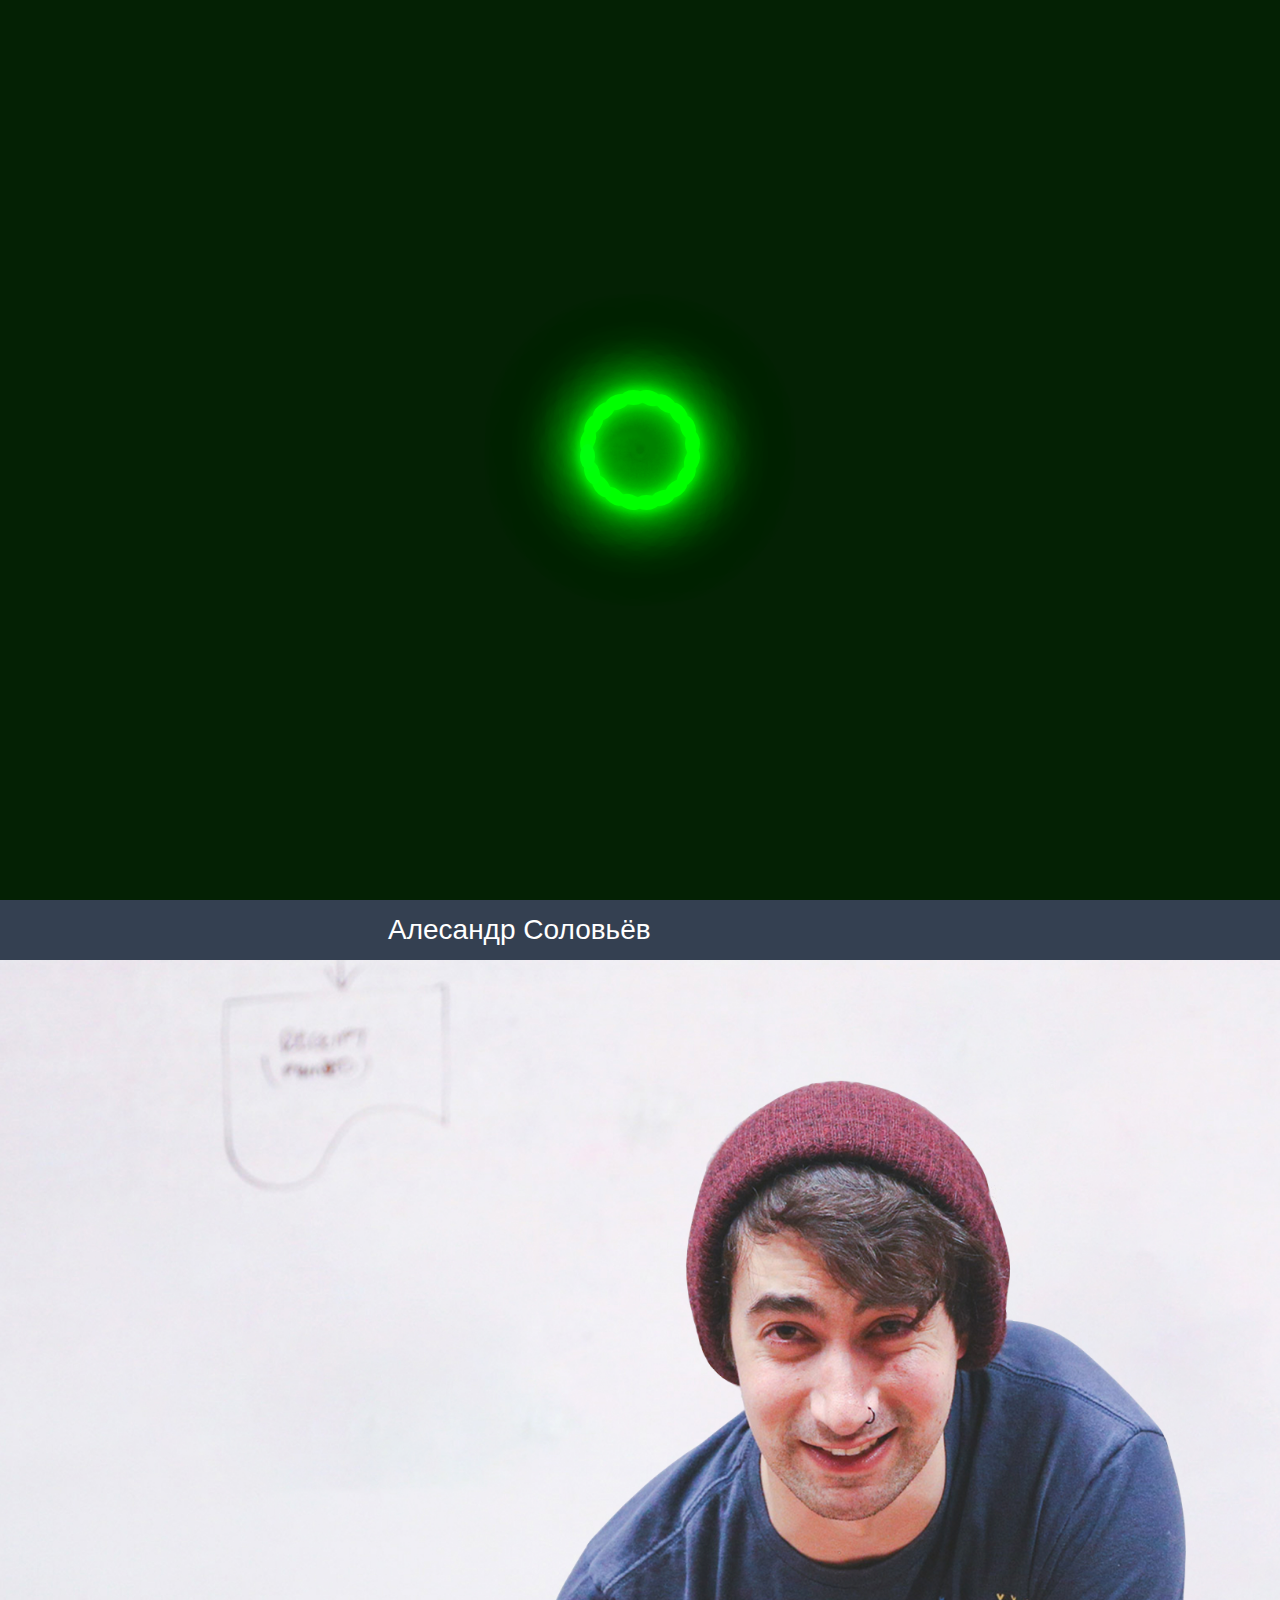
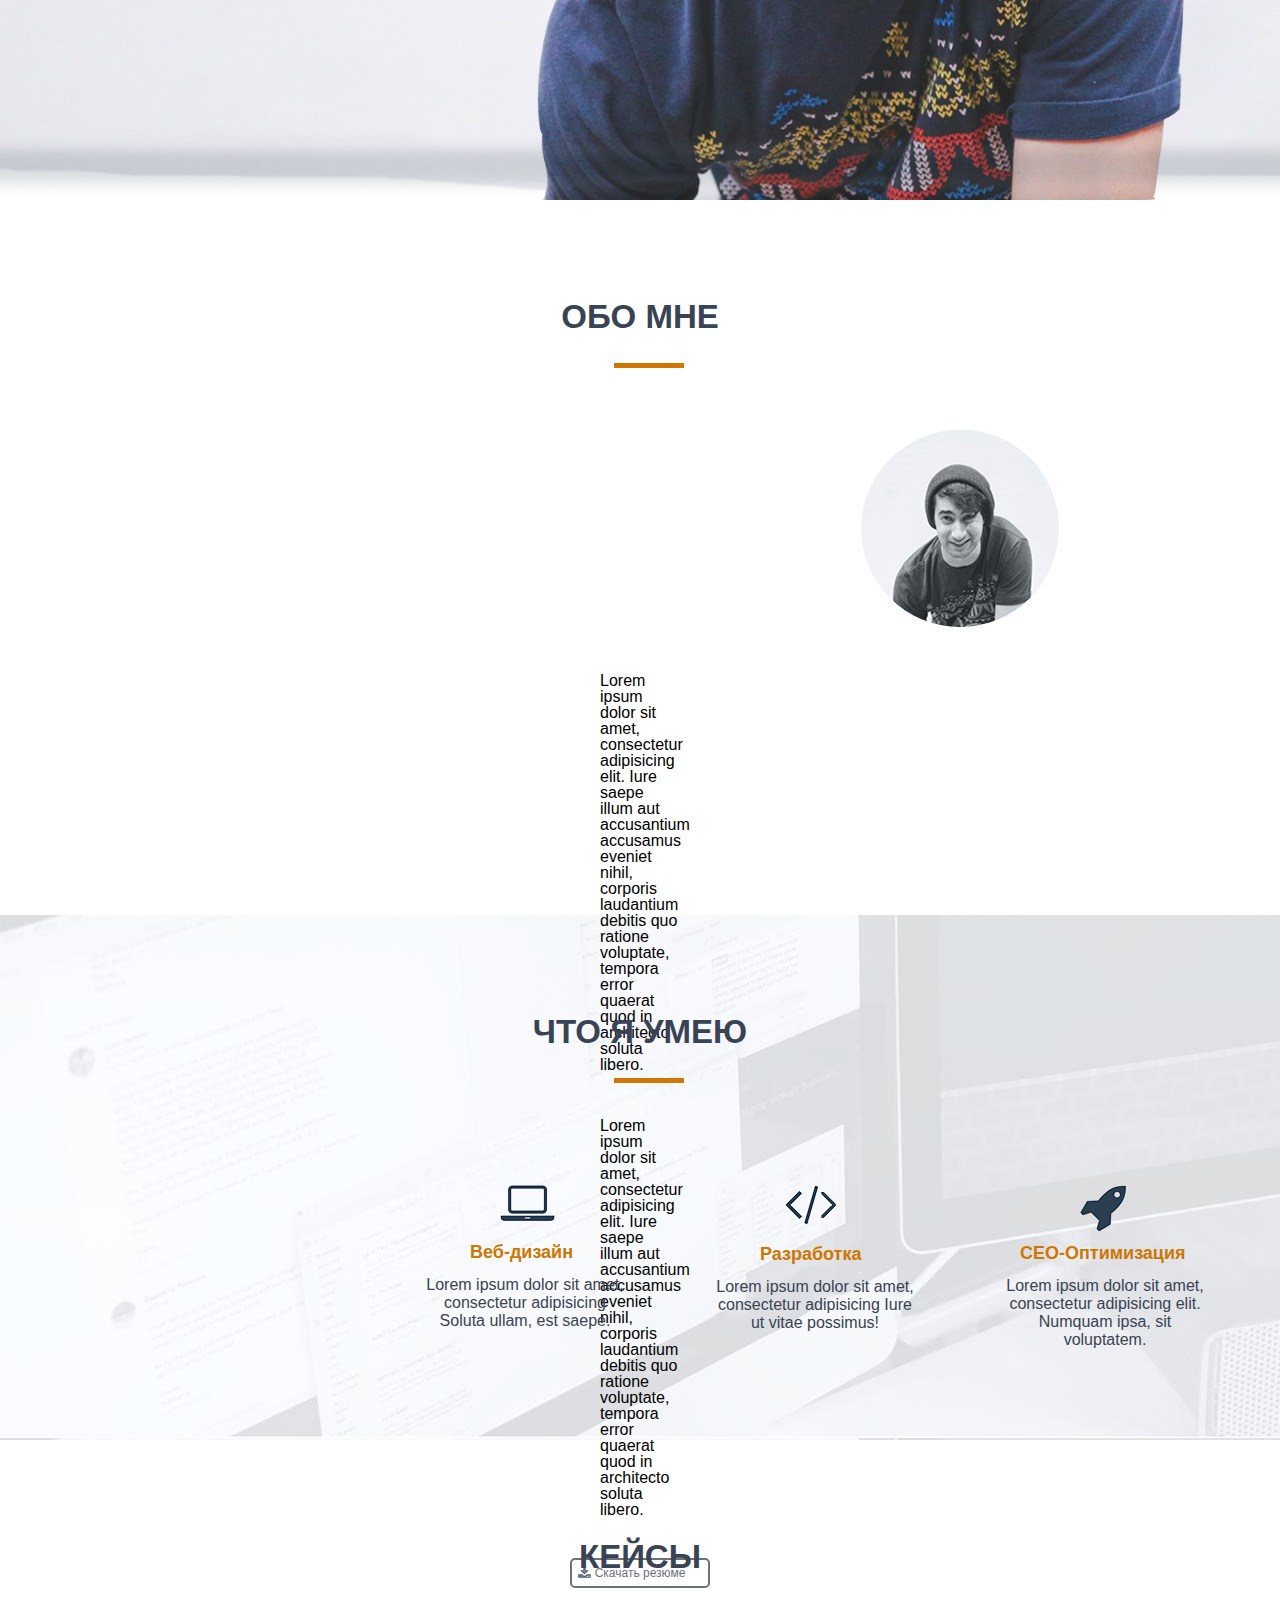
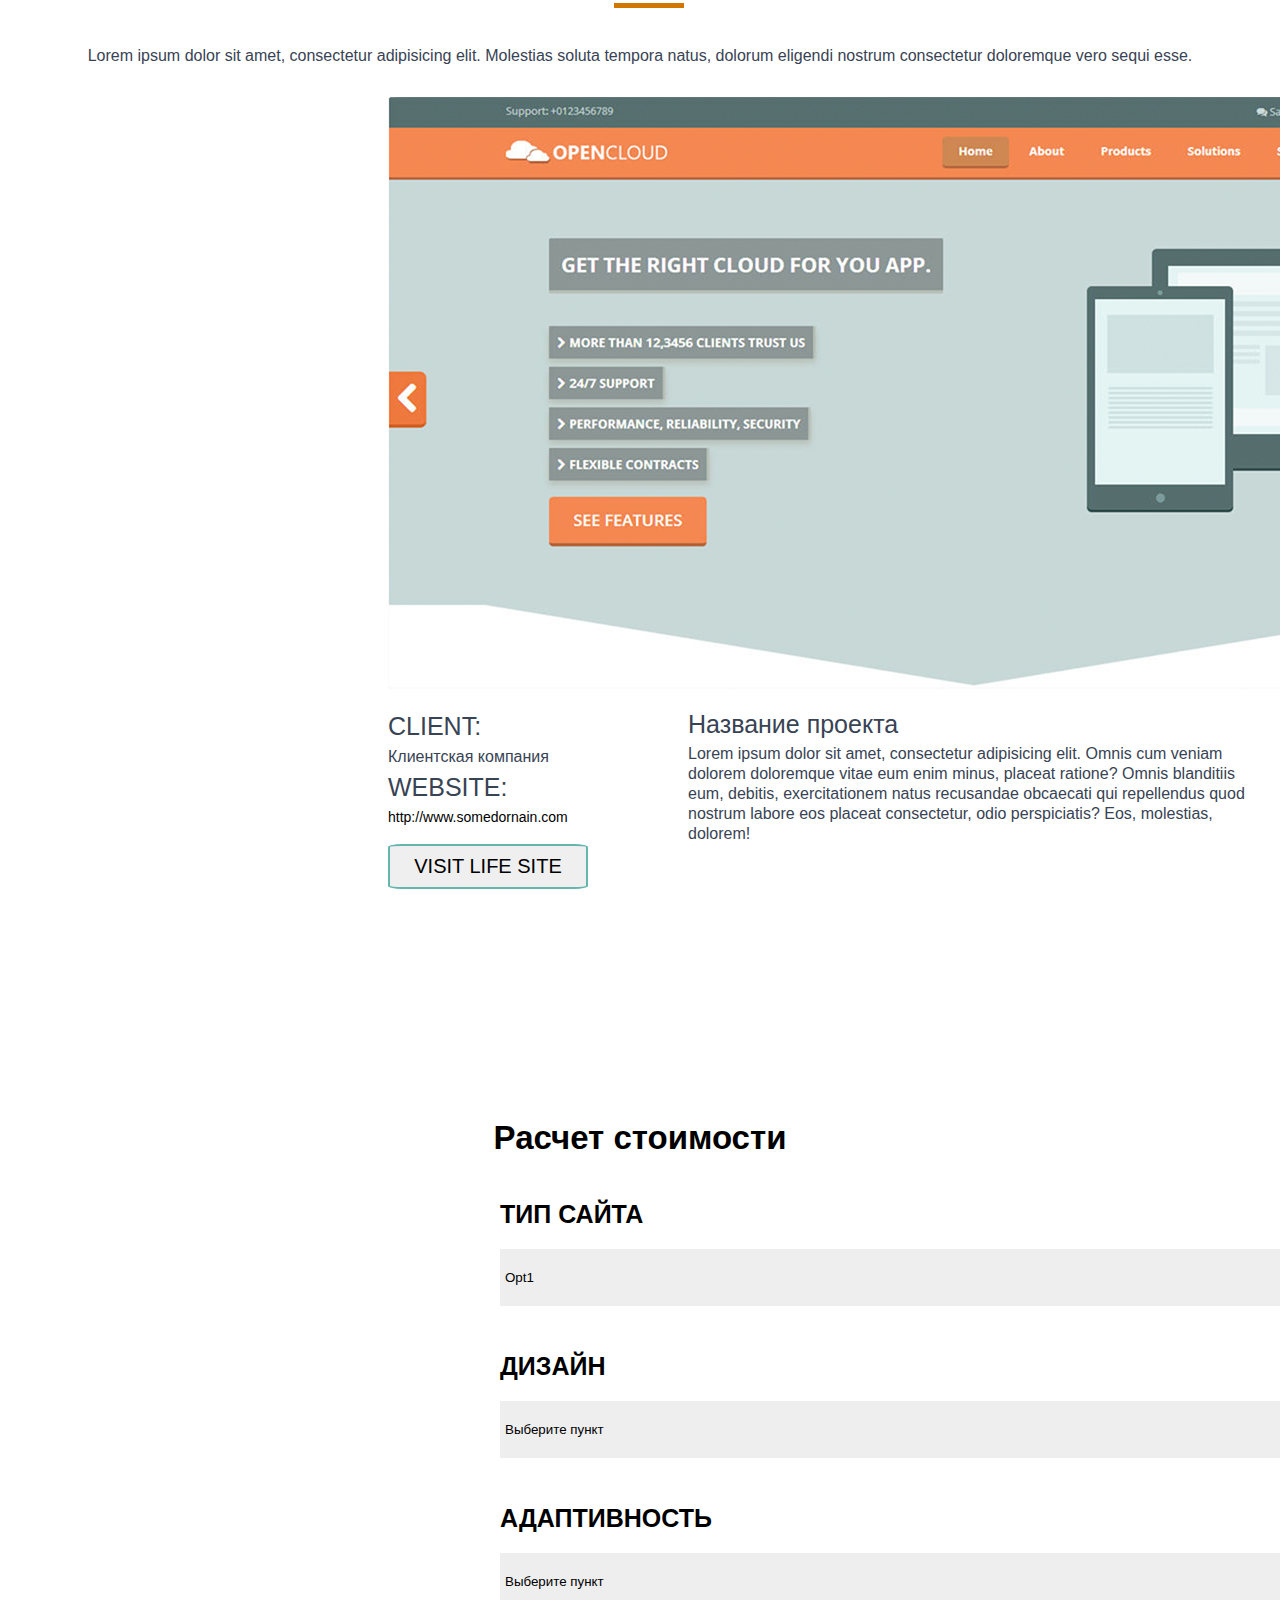
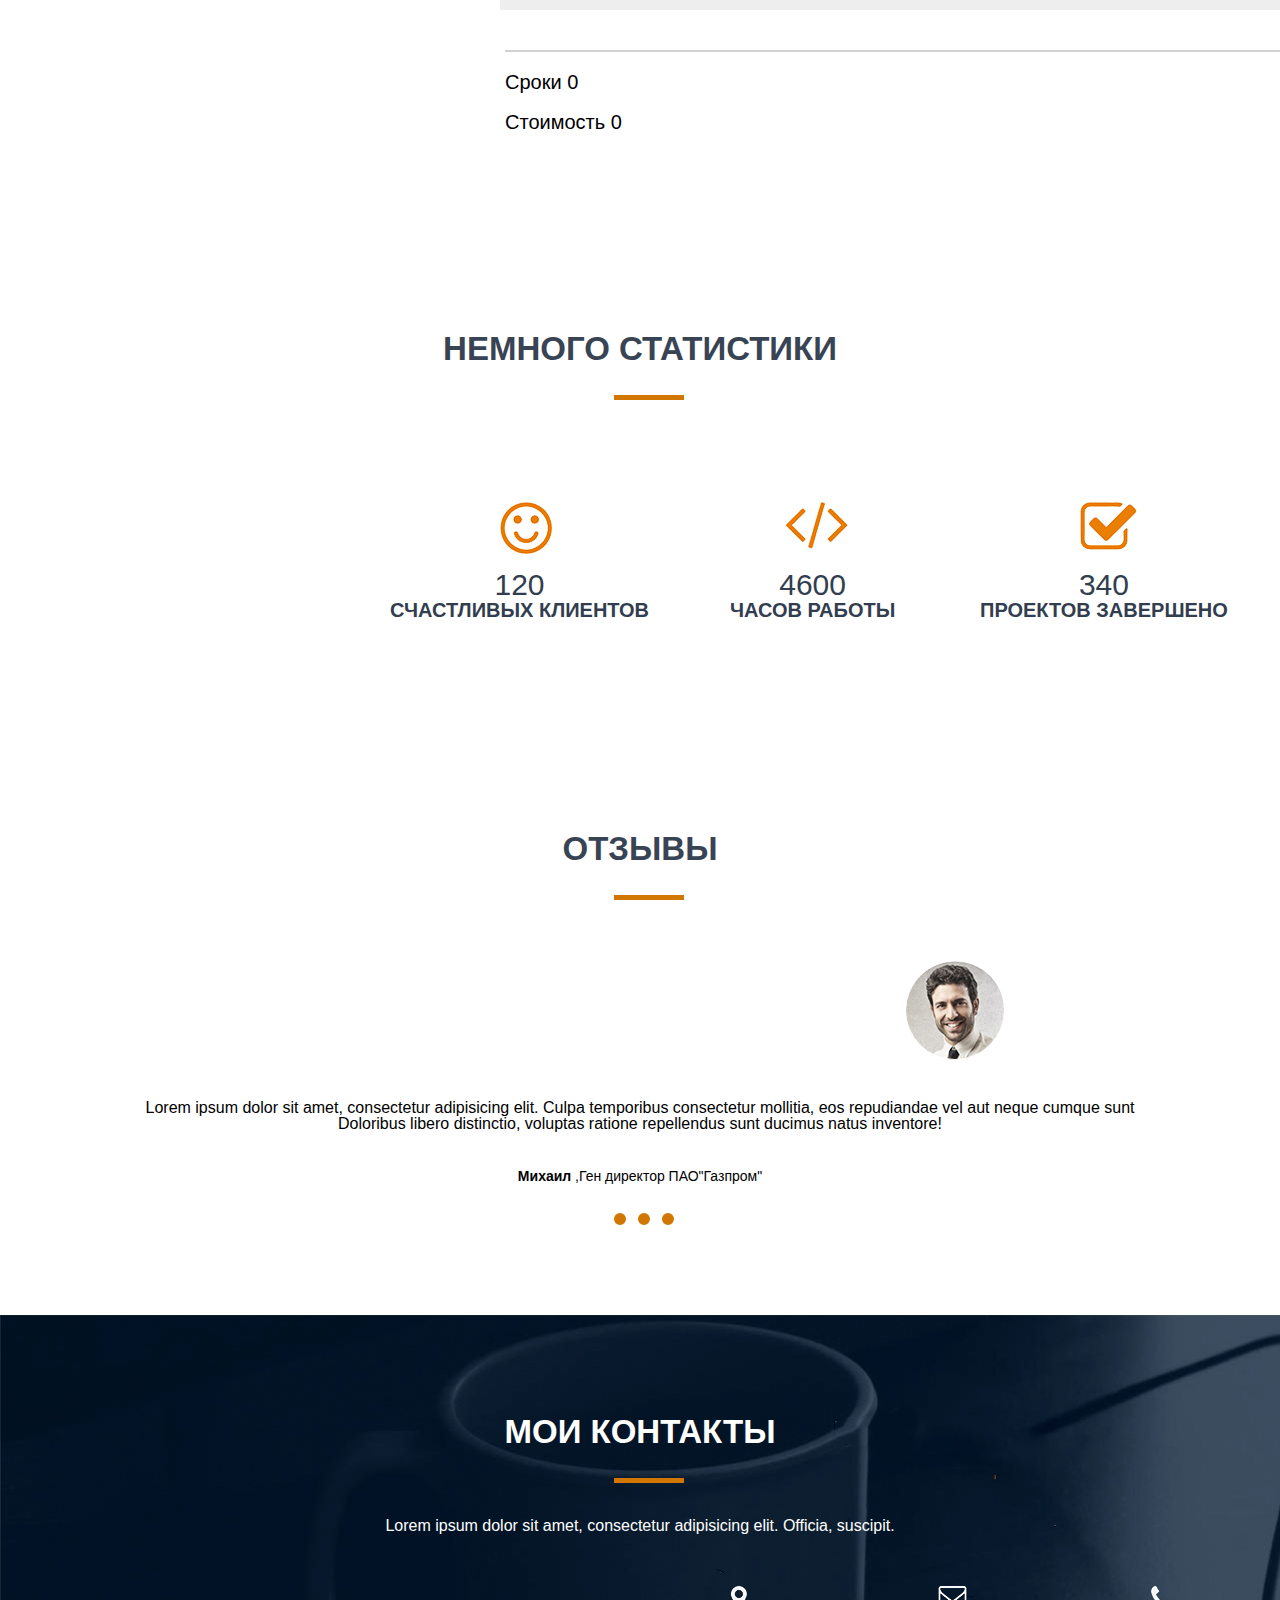
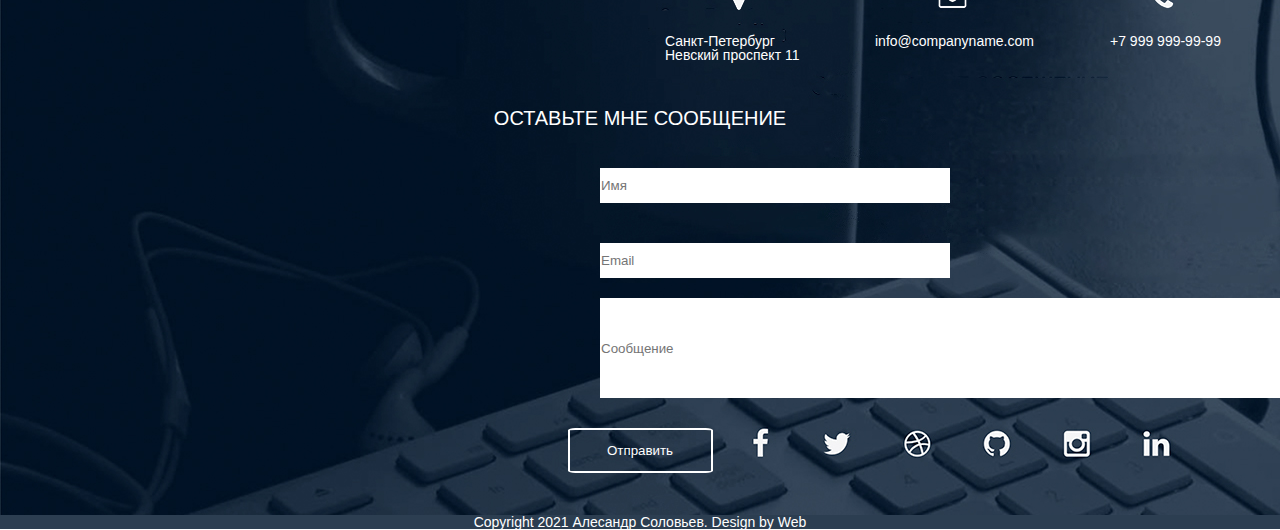
==== MyProject/src/index.html @ 44cbc544 "добавил анимации" ====
<!DOCTYPE html>
<html lang="en">

<head>
    <meta charset="UTF-8">
    <meta name="description" content="Это моя первая страница...">
    <meta name="author" content="Aleksandr">
    <meta name="robots" content="all">
    <meta propery="og:title" content="Это моя первая страница...">
    <title>Александр Соловьёв</title>
    <link rel="stylesheet" href="css/reset.css">
    <link rel="stylesheet" href="css/style.css"> </head>

<body>
    <header>
       <section class="loader">
          <div class="load">
              <span style="--i:1;"></span>
              <span style="--i:2;"></span>
              <span style="--i:3;"></span>
              <span style="--i:4;"></span>
              <span style="--i:5;"></span>
              <span style="--i:6;"></span>
              <span style="--i:7;"></span>
              <span style="--i:8;"></span>
              <span style="--i:9;"></span>
              <span style="--i:10;"></span>
              <span style="--i:11;"></span>
              <span style="--i:12;"></span>
              <span style="--i:13;"></span>
              <span style="--i:14;"></span>
              <span style="--i:15;"></span>
              <span style="--i:16;"></span>
              <span style="--i:17;"></span>
              <span style="--i:18;"></span>
              <span style="--i:19;"></span>
              <span style="--i:20;"></span>
          </div>         
       </section>
        <nav>
            <div class="logo">Алесандр Соловьёв</div>
            <div class="menu">
                <ul>
                    <li> <a href="#">Обо мне</a></li>
                    <li> <a href="#">Услуги</a></li>
                    <li> <a href="#">Кейсы</a></li>
                    <li> <a href="#">Прайс</a></li>
                    <li> <a href="#">Отзывы</a></li>
                    <li> <a href="#">Контакты</a></li>
                </ul>
            </div>
        </nav>
    </header>
    <section class="main">
        <div class="title__container">
            <h1>Привет <br> Я Александр Соловьёв</h1>
            <h4>Фулл стек веб-разработчик</h4>
            <input type="submit" value="Обо мне">
            <input type="submit" value="Мои работы"> </div>
    </section>
    <section class="upper_container">
        <h2>ОБО МНЕ</h2>
        <div class="pp"></div>
        <div class="upper_1"></div>
        <div class="upper_text">
            <p>Lorem ipsum dolor sit amet, consectetur adipisicing elit. Iure saepe illum aut accusantium accusamus eveniet nihil, corporis laudantium debitis quo ratione voluptate, tempora error quaerat quod in architecto soluta libero.</p>
            <p>Lorem ipsum dolor sit amet, consectetur adipisicing elit. Iure saepe illum aut accusantium accusamus eveniet nihil, corporis laudantium debitis quo ratione voluptate, tempora error quaerat quod in architecto soluta libero.</p>
            <input type="submit" value="Скачать резюме"> </div>
    </section>
    <section class="skills">
        <h2>ЧТО Я УМЕЮ</h2>
        <div class="pp"></div>
        <div class="element_1">
            <h3>Веб-дизайн</h3>
            <p>Lorem ipsum dolor sit amet, consectetur adipisicing Soluta ullam, est saepe.</p>
        </div>
        <div class="element_2">
            <h3>Разработка</h3>
            <p>Lorem ipsum dolor sit amet, consectetur adipisicing Iure ut vitae possimus!</p>
        </div>
        <div class="element_3">
            <h3>CEO-Оптимизация</h3>
            <p>Lorem ipsum dolor sit amet, consectetur adipisicing elit. Numquam ipsa, sit voluptatem.</p>
        </div>
        <div class="element_4">
            <h3>Маркетинг</h3>
            <p>Lorem ipsum dolor sit amet, consectetur adipisicing elit. Ratione deleniti, perferendis voluptate.</p>
        </div>
    </section>
    <section class="cases">
        <h2>КЕЙСЫ</h2>
        <div class="pp"></div>
        <p>Lorem ipsum dolor sit amet, consectetur adipisicing elit. Molestias soluta tempora natus, dolorum eligendi nostrum consectetur doloremque vero sequi esse.</p>
        <div class="client">
            <h3>CLIENT:</h3>
            <p>Клиентская компания</p>
            <h3>WEBSITE:</h3> <a href="">http://www.somedornain.com</a>
            <div class="life">
                <input type="submit" value="VISIT LIFE SITE"> </div>
            <div class="name_project">
                <h4>Название проекта</h4>
                <p>Lorem ipsum dolor sit amet, consectetur adipisicing elit. Omnis cum veniam dolorem doloremque vitae eum enim minus, placeat ratione? Omnis blanditiis eum, debitis, exercitationem natus recusandae obcaecati qui repellendus quod nostrum labore eos placeat consectetur, odio perspiciatis? Eos, molestias, dolorem!</p>
            </div>
        </div>
    </section>
    <section class="price">
        <h2>Расчет стоимости</h2>
        <h3>ТИП САЙТА</h3>
        <form action="#">
            <select name="list1" id="list1">
                <option value="Opt1">Opt1</option>
                <option value="Opt2">Opt2</option>
                <option value="Opt3">Opt3</option>
            </select>
        </form>
        <h3>ДИЗАЙН</h3>
        <form action="2">
            <select name="list2" id="list2">
               <option disable>Выберите пункт</option>
                <option value="Opt1">Opt1</option>
                <option value="Opt2">Opt2</option>
                <option value="Opt3">Opt3</option>
            </select>
        </form>
        <h3>АДАПТИВНОСТЬ</h3>
        <form action="3">
            <select name="list3" id="list3">
               <option disable>Выберите пункт</option>
                <option value="Opt1">Opt1</option>
                <option value="Opt2">Opt2</option>
                <option value="Opt3">Opt3</option>
            </select>
        </form>
        <div class="border"></div>
        <p>Сроки 0</p>
        <p>Стоимость 0</p>
    </section>
    <section class="statistics">
       <div class="backgr">
        <h2>НЕМНОГО СТАТИСТИКИ</h2>
        <div class="pp"></div>
        <div class="stat1">
            <h3>120</h3>
            <p>СЧАСТЛИВЫХ КЛИЕНТОВ</p>
        </div>
        <div class="stat2">
            <h3>4600</h3>
            <p>ЧАСОВ РАБОТЫ</p>
        </div>
        <div class="stat3">
            <h3>340</h3>
            <p>ПРОЕКТОВ ЗАВЕРШЕНО</p>
        </div>
        <div class="stat4">
            <h3>23</h3>
            <p>НАГРАД ПОЛУЧЕНО</p>
        </div></div>
    </section>
    <section class="reviews">
        <h2>ОТЗЫВЫ</h2>
        <div class="pp"></div>
        <div class="foto"></div>
        <p>Lorem ipsum dolor sit amet, consectetur adipisicing elit. Culpa temporibus consectetur mollitia, eos repudiandae vel aut neque cumque sunt
            <br>Doloribus libero distinctio, voluptas ratione repellendus sunt ducimus natus inventore!</p>
        <div class="rev_man"> <b>Михаил</b> ,Ген директор ПАО"Газпром"</div>
        <div class="ppp"></div>
    </section>
    <section class="my_contacts">
        <h2>МОИ КОНТАКТЫ</h2>
        <div class="pp"></div>
        <p>Lorem ipsum dolor sit amet, consectetur adipisicing elit. Officia, suscipit.</p>
        <div class="block_contacs">
            <div class="contact1"> <a href="">Санкт-Петербург <br>Невский проспект 11</a> </div>
            <div class="contact2"> <a href="">info@companyname.com</a> </div>
            <div class="contact3"> <a href="">+7 999 999-99-99</a> </div>
        </div>
        <div class="massages">
            <h3>ОСТАВЬТЕ МНЕ СООБЩЕНИЕ</h3>
            <div class="massag_name">
                <form action="=">
                    <input type="textarea" name="text_input" placeholder="Имя" autocomplete="off" required>
                    <input type="email" name="text_input" placeholder="Email" autocomplete="off" required> </form>
            </div>
            <div class="massag_massag">
                <form action="=">
                    <input type="textarea" name="text_input" placeholder="Сообщение" autocomplete="off" required> </form>
            </div>
        </div>
        <div class="button">
            <input type="submit" value="Отправить"> </div>
    </section>
    
    <div class="last_line">Copyright 2021 Алесандр Соловьев. Design by Web</div>
</body>

</html>
---- MyProject/src/css/style.css ----
body {
    font-family: Arial, sans-serif;
    width: 100%;
    overflow-y: scroll;
    overflow-x: hidden;
}
.loader {
    display: flex;
    justify-content: center;
    align-items: center;
    min-height: 100vh;
    background: #042104;
    animation: animateBg 10s linear infinite;
}

@keyframes animateBg {
    0% {
        filter: hue-rotate(0deg);
    }
    100% {
        filter: hue-rotate(360deg);
    }
}
.loader .load {
    width: 120px;
    height: 12px;
    position: relative;
}
.loader .load span {
    position: absolute;
    top: 0;
    left: 0;
    width: 100%;
    height: 100%;
    transform: rotate(calc(18deg * var(--i)));
    
}
.loader .load span::before {
    content: '';
    position: absolute;
    top: 0;
    left: 0;
    width: 15px;
    height: 25px;
    background: #00ff0d;
    border-radius: 50%;
    box-shadow: 0 0 10px #00ff0d,
        0 0 20px #00ff0d,
        0 0 40px #00ff0d,
        0 0 60px #00ff0d,
        0 0 80px #00ff0d,
        0 0 100px #00ff0d;
    animation: animate 1s linear infinite;
    animation-delay: calc(0.1s * var(--i));
}

@keyframes animate {
    0% {
        transform: scale(1);
    }
    80%,100% {
        transform: scale(0);
    }
     
}
.loaded_hiding .loader {
  transition: 0.3s opacity;
  opacity: 0;
}

.loaded .loader {
  display: none;
}




nav {
    width: 100%;
    height: 60px;
    background: #344051;
    position: fixed;
}

.logo {
    color: #fff;
    font-size: 28px;
    line-height: 60px;
    padding-left: 388px;
    float: left;
    -webkit-animation: comming 2s ease;
    -o-animation: comming 2s ease;
    animation: comming 2s ease;
}

.menu {
    float: left;
    padding-left: 432px;
}

.menu li {
    float: left;
    line-height: 60px;
    color: #fff;
    margin-right: 40px;
    font-size: 16px;
    text-transform: uppercase;
    -webkit-animation: topshift 0.4s ease forwards;
    -o-animation: topshift 0.4s ease forwards;
    animation: topshift 0.4s ease forwards;
    opacity: 0;
}

.main {
    width: 100%;
    height: 100%;
    background: url(../img/ten.png) bottom repeat-x, url(../img/boy.png) 85% 100%/auto 80% no-repeat, url(../img/bg.jpg) center/cover no-repeat;
}

.title__container {
    float: left;
    margin: 432px 0px 0px 404px;
    color: #2c384a;
    text-align: center;
    opacity: 0;
    -webkit-animation: titlemove 1s ease forwards;
    -o-animation: titlemove 1s ease forwards; 
    animation: titlemove 1s ease forwards;
    -webkit-animation-delay: 2.3s;
    -o-animation-delay: 2.3s;
    animation-delay: 2.3s;
        
    
}
.title__container h1 {
    font-size: 50px;
    font-weight: bold;
}

.title__container h4 {
    margin-top: 40px;
    font-size: 22px;
    color: #79818d;
}

.title__container input {
    height: 40px;
    text-align: center;
    border: 2px solid #6d7682;
    background: none;
    border-radius: 5px;
    color: #6d7682;
    font-size: 13px;
    padding: 0px 16px;
    margin: 58px 28px 0px 14px;
}

.upper_container {
    width: 100%;
    height: 715px;
    text-align: center;
}

.upper_container h2 {
    color: #384354;
    font-size: 33px;
    font-weight: bold;
    padding-top: 100px;
}

.pp {
    border-bottom: 5px solid #d17700;
    max-width: 70px;
    margin-left: 48%;
    margin-top: 30px;
}

.upper_1 {
    display: block;
    margin: 60px 860px 0px 860px;
    border: 1px solid #fff;
    border-radius: 50%;
    width: 200px;
    height: 200px;
    overflow: hidden;
    background: url(../img/boy1.jpg);
    
}

.upper_text p {
    font-size: 16px;
    margin: 45px 600px 40px 600px;
    text-align: left;
    padding-top: 0%;
}

.upper_text input {
    margin-bottom: 20px;
    height: 30px;
    width: 140px;
    text-align: center;
    border: 2px solid #6f707e;
    border-radius: 5px;
    font-size: 12px;
    color: #6f707e;
    background: none;
    background: url(../img/icon.jpg) no-repeat;
    background-position: 5px 5px;
}

.skills {
    display: block;
    font-size: 12px;
    height: 525px;
    background: url(../img/noyt.png) 500px 270px no-repeat, url(../img/strelki.png) 785px 270px no-repeat, url(../img/raketa.png) 1080px 270px no-repeat, url(../img/gramm.png) 1380px 270px no-repeat, url(../img/fon_skills.jpg);
}

.skills h3 {
    font-size: 18px;
    color: #cf7600;
    font-weight: 700;
    padding-left: 50px;
}

.skills h2 {
    color: #384354;
    font-size: 33px;
    font-weight: bold;
    padding-top: 100px;
    text-align: center;
}

.element_1 {
    margin: 160px 20px 0px 420px;
}

.skills p {
    font-size: 16px;
    color: #384354;
    margin-top: 15px;
    line-height: 18px;
    max-width: 210px;
    text-align: center;
}

.element_2 {
    margin: -85px 20px 0px 710px;
}

.element_3 {
    margin: -88px 20px 0px 1000px;
}

.element_3 h3 {
    padding-left: 20px;
}

.element_4 {
    margin: -105px 20px 0px 1300px;
}

.cases h2 {
    color: #384354;
    font-size: 33px;
    font-weight: bold;
    padding-top: 100px;
    text-align: center;
}

.cases {
    
    height: 1251px;
    background: url(../img/cases.jpg) no-repeat;
    background-position: 0px 257px;
    animation-name: casesmove;
    animation-duration: 5s;
    animation-iteration-count: infinite;
}

.cases p {
    font-size: 16px;
    text-align: center;
    margin-top: 40px;
    color: #384354;
}

.client {
    margin: 650px 20px 40px 388px;
}

.client p {
    text-align: left;
    margin-top: 10px;
    color: #384354;
}

.client h3 {
    font-size: 25px;
    color: #384354;
    margin: 10px 0px;
}

.client input {
    border: 2px solid #63b5ae;
    margin-top: 20px;
    border-radius: 7%;
    height: 45px;
    width: 200px;
    font-size: 20px;
}

.name_project {
    max-width: 850px;
    text-align: left;
    font-size: 20px;
    margin: -175px 0px 0px 300px;
    line-height: 20px;
}

.name_project p {
    text-align: left;
    margin-top: 10px;
    color: #384354;
}

.name_project h4 {
    font-size: 25px;
    color: #384354;
}

.price h2 {
    margin-top: 30px;
    font-size: 33px;
    font-weight: 700;
    text-align: center;
}

.price h3 {
    font-size: 25px;
    margin: 48px 0px 22px 500px;
    font-weight: 700;
}

.price select {
    margin-left: 500px;
    max-width: 900px;
    border: 1px solid #eeeeee;
    background: #eeeeee;
    height: 57px;
    width: 890px;
}

.border {
    border-bottom: 2px solid #d1d1d1;
    max-width: 880px;
    margin-top: 40px;
    margin-left: 505px;
}

.price p {
    margin-top: 20px;
    margin-left: 505px;
    font-size: 20px;
}



.statistics {
        
    margin-top: 100px;
    min-height: 500px;
    
    background: url(../img/smile.png) 500px 270px no-repeat, url(../img/skobki.png) 785px 270px no-repeat, url(../img/gal.png) 1080px 270px no-repeat, url(../img/cup.png) 1380px 270px no-repeat, url(../img/statfon.jpg) no-repeat fixed;
    
    
     
    
    }




/* это я тут другой метод пробовал, но ничего не вышло))

.statistics::before {
    content: **;
    display: block;
    position: absolute; 
    left: 0;
    right: 0;
    bottom: 0;
    top: 0;
    z-index: -1;
    height: 500px;
    transform-origin: center;
    background-image: url(../img/statfon.jpg) no-repeat;
    
    transform: translateZ(-1px) ;
}

    */
    
    
    
    
    

.statistics p {
    font-size: 20px;
    font-family: Arial;
    
}

.statistics h2 {
    color: #384354;
    font-size: 33px;
    font-weight: bold;
    padding-top: 100px;
    text-align: center;
}

.stat1 {
    position: absolute;
    font-size: 30px;
    font-weight: 700;
    color: #323e4f;
    max-width: 25%;
    float: left;
    margin: 170px 20px 0px 390px;
    text-align: center;
}

.stat2 {
    font-size: 30px;
    font-weight: 700;
    color: #323e4f;
    max-width: 25%;
    float: left;
    margin: 170px 0px 0px 730px;
    text-align: center;
}

.stat3 {
    font-size: 30px;
    font-weight: 700;
    color: #323e4f;
    max-width: 25%;
    float: left;
    margin: -50px 0px 0px 980px;
    text-align: center;
}

.stat4 {
    font-size: 30px;
    font-weight: 700;
    color: #323e4f;
    max-width: 25%;
    float: left;
    margin: -50px 0px 0px 1310px;
    text-align: center;
}

.reviews h2 {
    color: #384354;
    font-size: 33px;
    font-weight: bold;
    padding-top: 100px;
    text-align: center;
}

.foto {
    display: block;
    margin: 60px 0px 0px 905px;
    border: 1px solid #fff;
    border-radius: 50%;
    width: 100px;
    height: 100px;
    overflow: hidden;
    background: url(../img/otz.jpg) no-repeat;
}



.revies {
    height: 100%;
    position: fixed;
}
.reviews p {
    font-size: 16px;
    text-align: center;
    margin-top: 40px;
    -webkit-animation: revmove 1s linear infinite;
    -o-animation: revmove 1s linear infinite;
    animation: revmove 1s linear infinite;
   
    
}

.rev_man {
    min-width: 250px;
    margin-top: 37px;
    text-align: center;
    -webkit-animation: manmove 1s linear infinite;
    -o-animation: manmove 1s linear infinite;
    animation: manmove 1s linear infinite;
     
}

.ppp {
    border-bottom: 12px dotted #d17700;
    max-width: 60px;
    margin-left: 48%;
    margin-top: 30px;
}

.my_contacts h2 {
    color: #fff;
    font-size: 33px;
    font-weight: bold;
    padding-top: 100px;
    text-align: center;
}

.my_contacts {
    margin-top: 90px;
    height: 800px;
    background: url(../img/geo.png) 730px 270px no-repeat, url(../img/convert.png) 938px 270px no-repeat, url(../img/telefon.png) 1150px 270px no-repeat, url(../img/fon_cont.jpg);
}

.my_contacts h2 {
    font-size: 33px;
    color: #fff
}

.my_contacts p {
    margin-top: 35px;
    font-size: 16px;
    color: #fff;
    text-align: center;
}

.block_contacs {
    margin-top: 100px;
}

.block_contacs a {
    color: #fff;
}

.contact1 {
    margin-left: 665px;
}

.contact2 {
    margin-left: 875px;
    margin-top: -28px;
}

.contact3 {
    margin-left: 1110px;
    margin-top: -14px;
}

.massages h3 {
    margin-top: 60px;
    font-size: 20px;
    color: #fff;
    text-align: center
}

.massag_name {
    margin-left: 570px
}

.massag_name input {
    display: inline-block;
    margin-top: 40px;
    border: 1px solid #fff;
    height: 35px;
    width: 350px;
    max-width: 730px;
    margin-left: 30px;
}

.massag_massag input {
    border: 1px solid #fff;
    width: 734px;
    height: 100px;
    margin-left: 600px;
    margin-top: 20px;
}

.button {
    text-align: center;
    font-size: 20px;
    color: #fff;
}

.button input {
    margin-top: 30px;
    border: 2px solid #fff;
    height: 45px;
    width: 145px;
    border-radius: 5%;
    background: transparent;
    color: #fff;
}

.last_line {
    background: url(../img/last_sloi.png) no-repeat;
    text-align: center;
    color: #fff;
}
.menu li a {
    transition: all 0.1s;
    color: white;
    transform: scale(1);
    display: inline-block;
}

.menu li a:visited {
    color: white;
}
.menu li a:hover {
    color: #f99614;
    }
.menu li a:active {
    transform: scale(1.1);
}
.title__container input {
    transition: all 0.2s;
    
}
.title__container input:hover {
    background: #344051;
    color: white;
    
}
.title__container input:active {
    transform: scale(1.1);
}
@keyframes comming {
    from {
        opacity: 0;
    }
    to {
        opacity: 1;
    }
}
@keyframes topshift {
    from {
        opacity: 0;
        margin-top: -80px;
    }
    to {
        opacity: 1;
        margin-top: 0px;
    }
}
.menu li:nth-child(2) {
    animation-delay: 0.4s;
}
.menu li:nth-child(3) {
    animation-delay: 0.8s;
}
.menu li:nth-child(4) {
    animation-delay: 1.2s;
}
.menu li:nth-child(5) {
    animation-delay: 1.6s;
}
.menu li:nth-child(6) {
    animation-delay: 2.0s;
}
@keyframes titlemove {
    from {
        opacity: 0;
        margin-left: -500px;
    }
    to {
        opacity: 1;
        margin-left: 404px;
    }
}
.upper_1:hover {
    transform: scale(1.5, 1.5);
    transition: all 0.8s;
}

.upper_text input:hover {
    background: #344051;
    color: white;
    transition: 0.2s; 
    
}
.upper_text input:active {
    transform: scale(1.1);
}
.button input:hover {
    background: #fff;
    color: #111b2c;
    transition: 0.2s;
    
}
.button input:active {
    transform: scale(1.1);
}

.skills p:hover {
    background: #cf7600;
    color: white;
    transform: scale(2, 2);
    transition: 0.5s;
}

@keyframes casesmove {
    from {
        
        margin-right:  -900px;
    }
    to {
        margin-right: 0px;
        
        
    }
}



@keyframes revmove {
   0% { color: rgb(11, 76, 54);
    }
  50% { color: rgb(183, 65, 14);
    }
  100% { color: rgb(87, 80, 150);
    }
    }

@keyframes manmove {
  0% { color: rgb(11, 76, 54);
    }
  50% { color: rgb(183, 65, 14);
    }
  100% { color: rgb(87, 80, 150);
    }
}
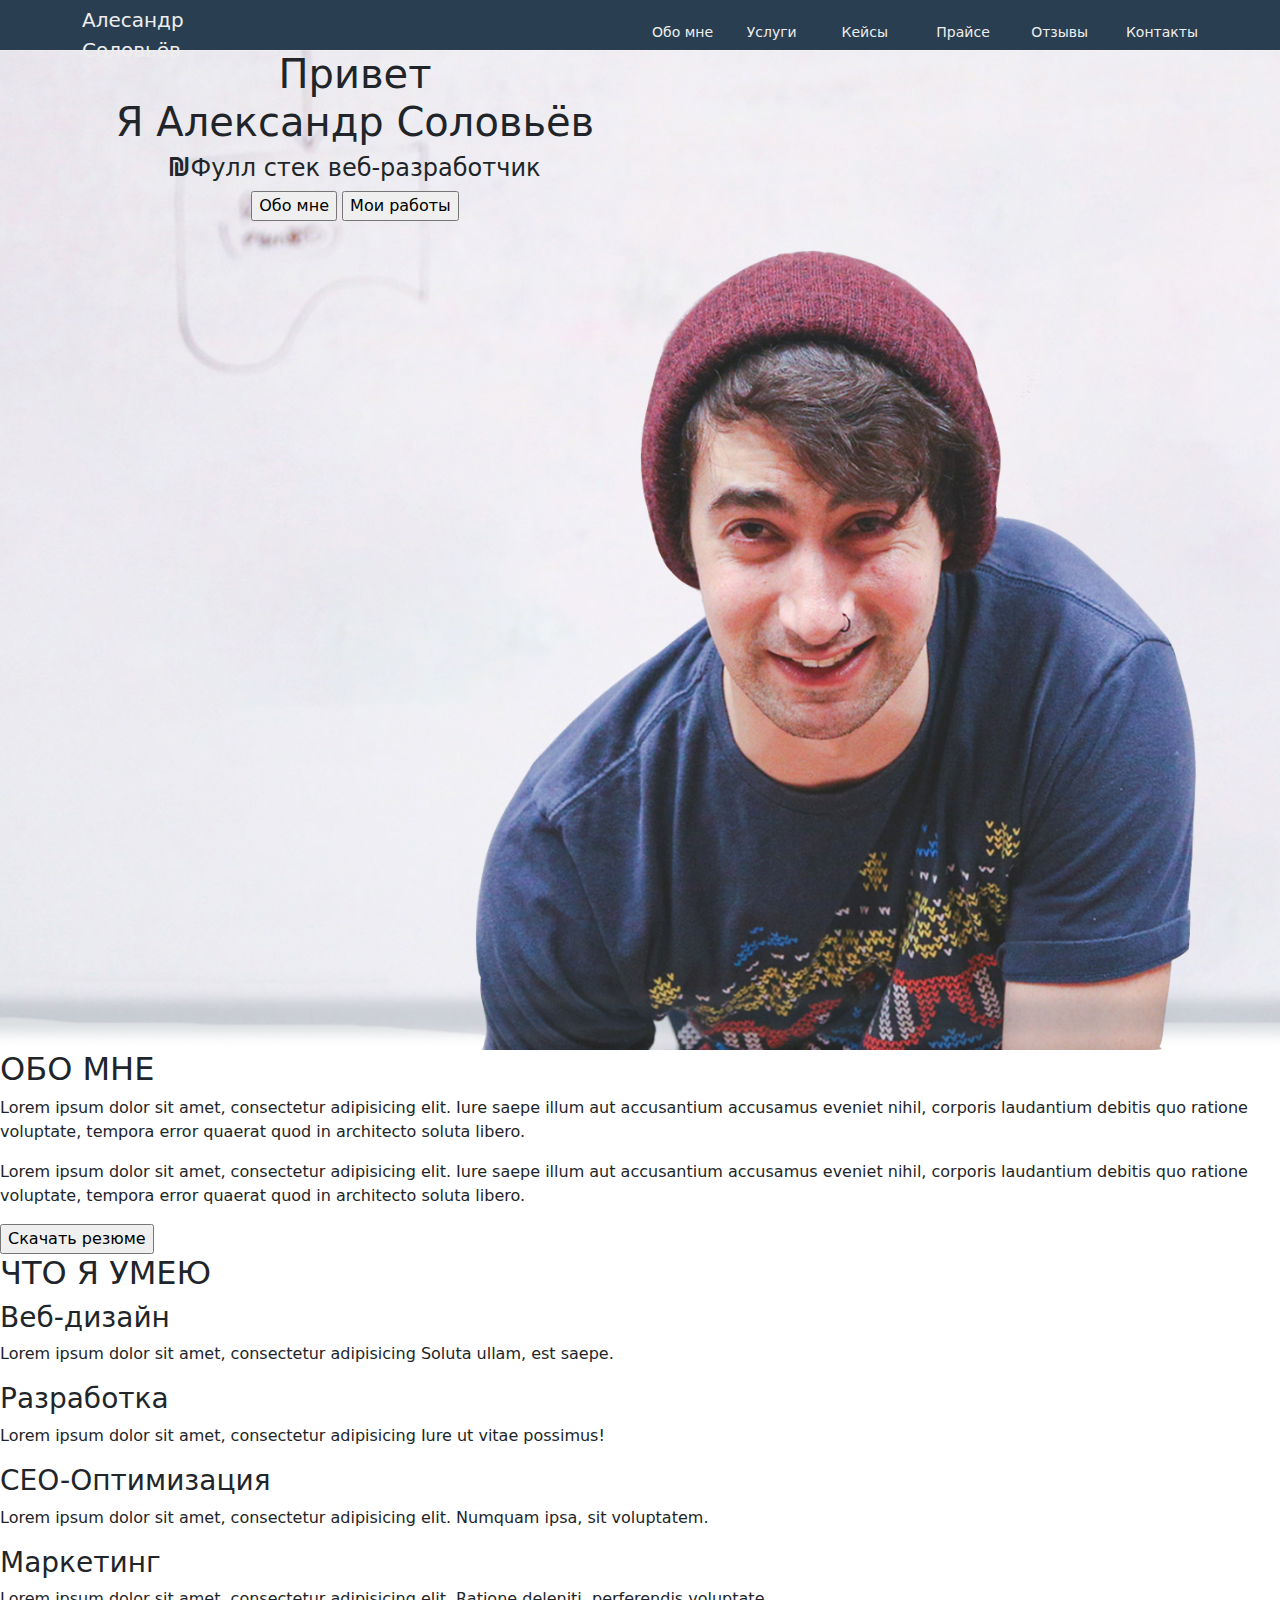
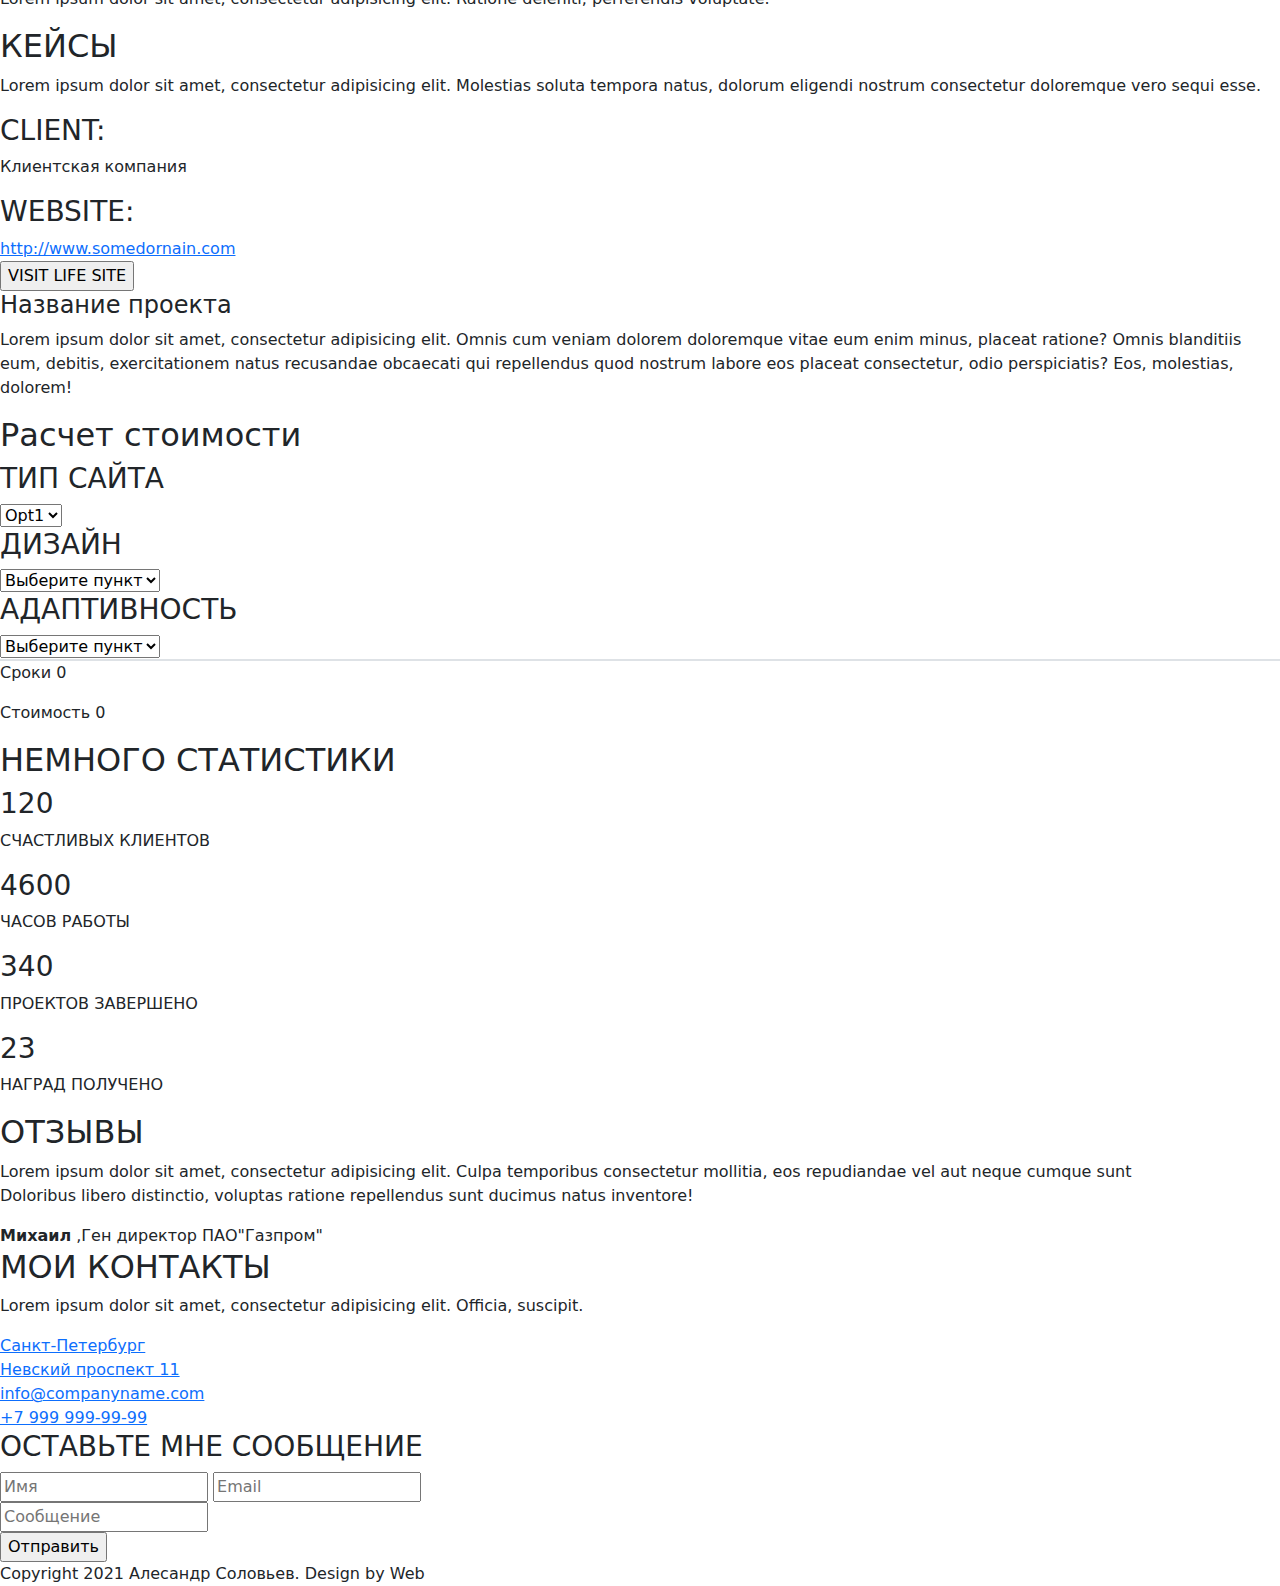
==== commit ec39bbde: "верстка на bootstrap" ====
--- a/MyProject/src/index.html
+++ b/MyProject/src/index.html
@@ -7,12 +7,19 @@
     <meta name="author" content="Aleksandr">
     <meta name="robots" content="all">
     <meta propery="og:title" content="Это моя первая страница...">
+    
     <title>Александр Соловьёв</title>
-    <link rel="stylesheet" href="css/reset.css">
-    <link rel="stylesheet" href="css/style.css"> </head>
+    <link rel="stylesheat" href="css/reset.css">
+    <link rel="stylesheet" href="css/bootstrap.min.css">
+    
+    <link rel="stylesheet" href="css/font-awesome.css">
+    <link rel="stylesheet" href="css/bootstr.css"> 
+   
+    </head>
 
 <body>
     <header>
+      <!-- Загрузчик 
        <section class="loader">
           <div class="load">
               <span style="--i:1;"></span>
@@ -36,27 +43,42 @@
               <span style="--i:19;"></span>
               <span style="--i:20;"></span>
           </div>         
-       </section>
+       </section>  -->
         <nav>
-            <div class="logo">Алесандр Соловьёв</div>
-            <div class="menu">
-                <ul>
-                    <li> <a href="#">Обо мне</a></li>
-                    <li> <a href="#">Услуги</a></li>
-                    <li> <a href="#">Кейсы</a></li>
-                    <li> <a href="#">Прайс</a></li>
-                    <li> <a href="#">Отзывы</a></li>
-                    <li> <a href="#">Контакты</a></li>
-                </ul>
-            </div>
+           <div class="container">
+               <div class="row align-items-center">
+                 
+                  <div class="col-2 "><div class="logo">Алесандр Соловьёв</div></div>
+                     <div class="col offset-4 "> <a href="#">Обо мне</a></div>
+                    <div class="col"> <a href="#">Услуги</a></div>
+                    <div class="col"> <a href="#">Кейсы</a></div>
+                    <div class="col"> <a href="#">Прайсе</a></div>
+                    <div class="col"> <a href="#">Отзывы</a></div>
+                    <div class="col"> <a href="#">Контакты</a></div>
+                                 
+                                  
+            
+               </div>
+           </div>
+           
+                
         </nav>
     </header>
     <section class="main">
-        <div class="title__container">
+      <div class="container">
+          <div class="row align-items-center">
+              <div class="col-6 text-center ">
             <h1>Привет <br> Я Александр Соловьёв</h1>
-            <h4>Фулл стек веб-разработчик</h4>
+            <h4><i class="fa fa-ils custom-z" aria-hidden="true"></i>Фулл стек веб-разработчик</h4>
+            
             <input type="submit" value="Обо мне">
-            <input type="submit" value="Мои работы"> </div>
+            <input type="submit" value="Мои работы"> 
+            </div>
+          </div>
+          
+      </div>
+       
+        
     </section>
     <section class="upper_container">
         <h2>ОБО МНЕ</h2>
--- a/MyProject/src/css/bootstr.css
+++ b/MyProject/src/css/bootstr.css
@@ -0,0 +1,30 @@
+nav {
+    height: 50px;
+    background: #2a3e51;
+    font-size: 14px;
+    
+    
+}
+
+nav a {
+    color: #eee;
+    text-decoration: none;
+}
+
+.logo {
+    margin-top: 5px;
+    color: #eee;
+    font-size: 20px;
+       
+}
+.main {
+    width:100%;
+    height: 1000px;
+    background: url(../img/ten.png) bottom repeat-x, url(../img/boy.png) 85% 100%/auto 80% no-repeat, url(../img/bg.jpg) center/cover no-repeat;
+}
+
+.main conteiner {
+    width: 100%;
+    justify-content: center;
+    
+}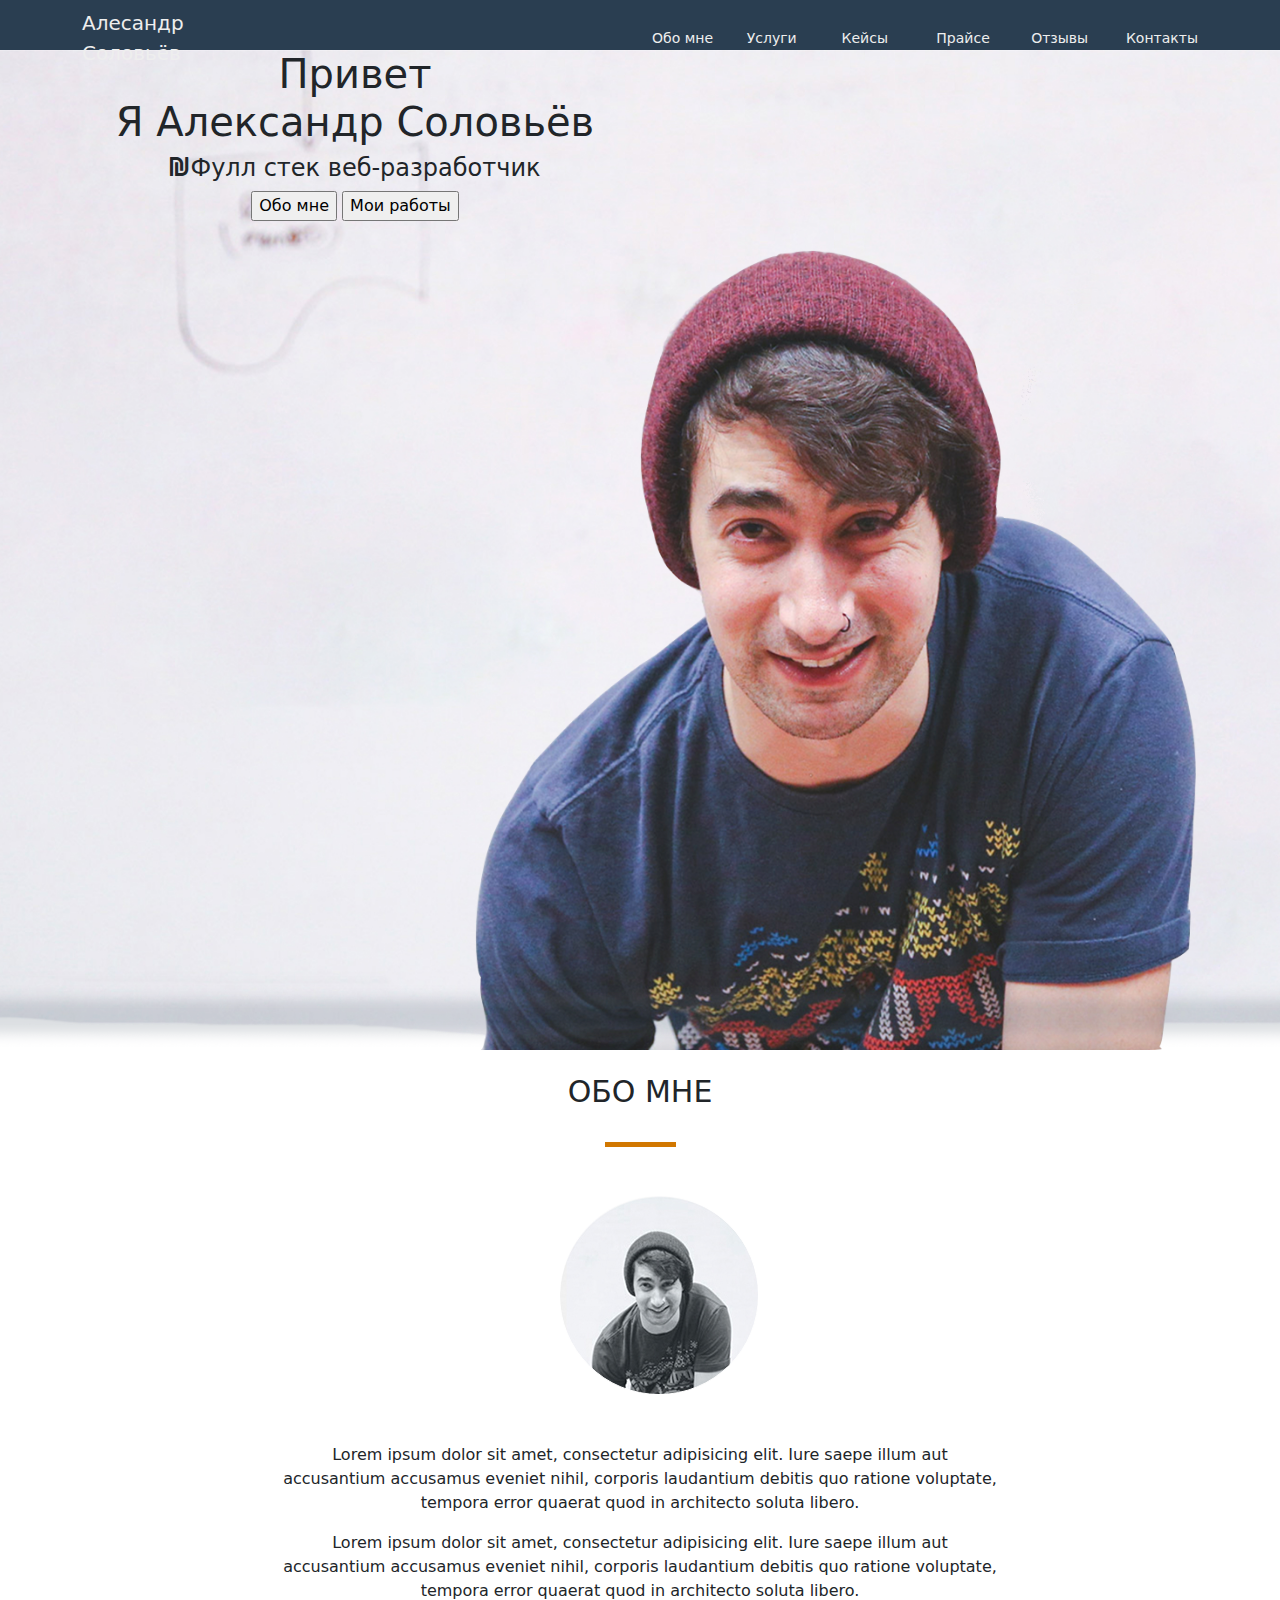
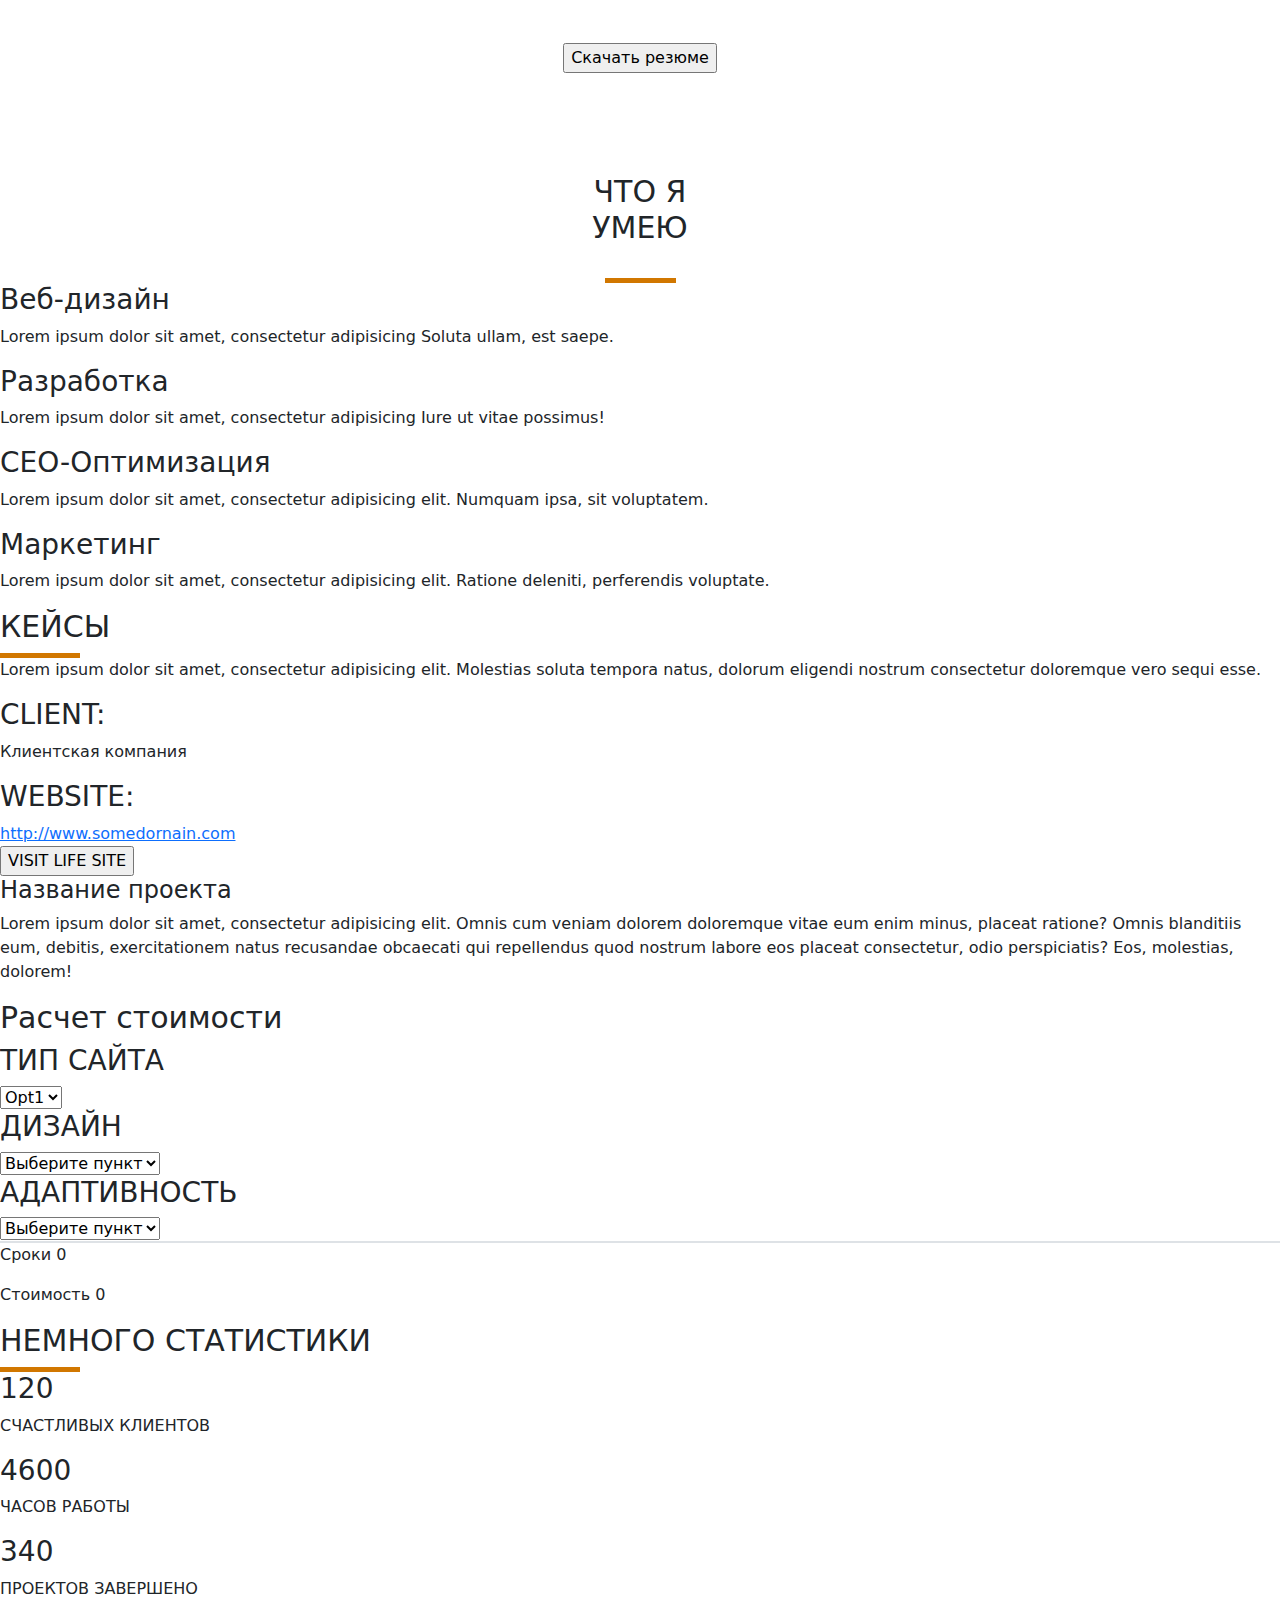
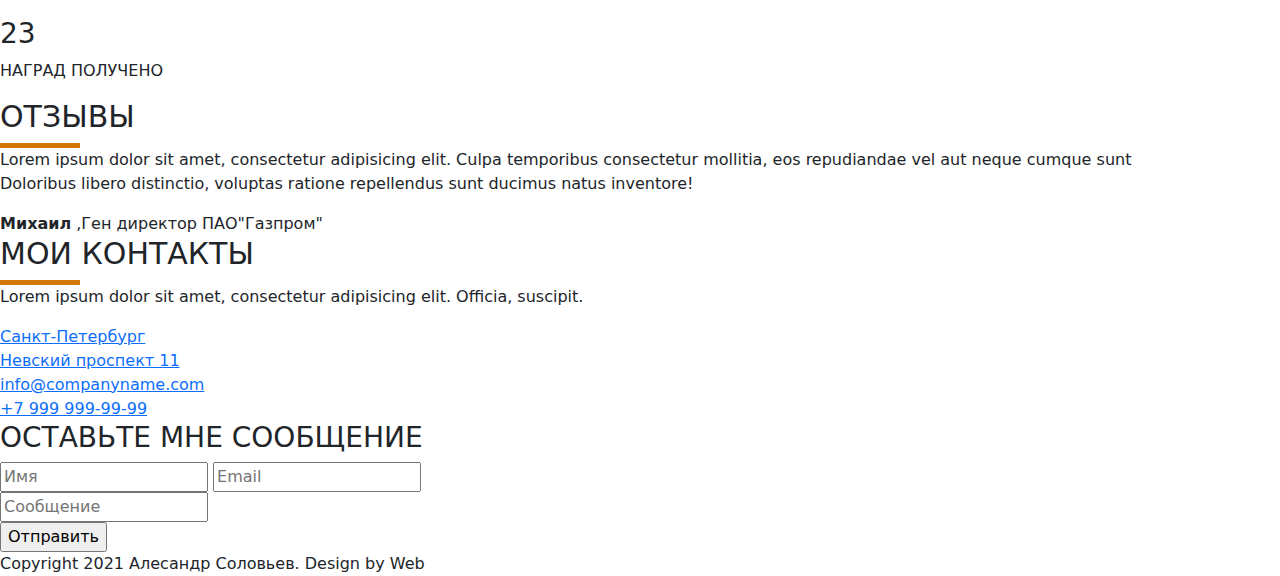
==== commit 5eff5231: "Верстка на bootstrap" ====
--- a/MyProject/src/index.html
+++ b/MyProject/src/index.html
@@ -7,19 +7,15 @@
     <meta name="author" content="Aleksandr">
     <meta name="robots" content="all">
     <meta propery="og:title" content="Это моя первая страница...">
-    
     <title>Александр Соловьёв</title>
     <link rel="stylesheat" href="css/reset.css">
     <link rel="stylesheet" href="css/bootstrap.min.css">
-    
     <link rel="stylesheet" href="css/font-awesome.css">
-    <link rel="stylesheet" href="css/bootstr.css"> 
-   
-    </head>
+    <link rel="stylesheet" href="css/bootstr.css"> </head>
 
 <body>
     <header>
-      <!-- Загрузчик 
+        <!-- Загрузчик 
        <section class="loader">
           <div class="load">
               <span style="--i:1;"></span>
@@ -45,53 +41,82 @@
           </div>         
        </section>  -->
         <nav>
-           <div class="container">
-               <div class="row align-items-center">
-                 
-                  <div class="col-2 "><div class="logo">Алесандр Соловьёв</div></div>
-                     <div class="col offset-4 "> <a href="#">Обо мне</a></div>
+            <div class="container">
+                <div class="row align-items-center py-2">
+                    <div class="col-2 ">
+                        <div class="logo">Алесандр Соловьёв</div>
+                    </div>
+                    <div class="col offset-4 "> <a href="#">Обо мне</a></div>
                     <div class="col"> <a href="#">Услуги</a></div>
                     <div class="col"> <a href="#">Кейсы</a></div>
                     <div class="col"> <a href="#">Прайсе</a></div>
                     <div class="col"> <a href="#">Отзывы</a></div>
                     <div class="col"> <a href="#">Контакты</a></div>
-                                 
-                                  
-            
-               </div>
-           </div>
-           
-                
+                </div>
+            </div>
         </nav>
     </header>
     <section class="main">
-      <div class="container">
-          <div class="row align-items-center">
-              <div class="col-6 text-center ">
-            <h1>Привет <br> Я Александр Соловьёв</h1>
-            <h4><i class="fa fa-ils custom-z" aria-hidden="true"></i>Фулл стек веб-разработчик</h4>
-            
-            <input type="submit" value="Обо мне">
-            <input type="submit" value="Мои работы"> 
-            </div>
-          </div>
-          
-      </div>
-       
+        <div class="container">
+            <div class="row align-items-center">
+                <div class="col-6 text-center ">
+                    <div class="mx-auto" style="width: auto"></div>
+                    <h1>Привет <br> Я Александр Соловьёв</h1>
+                    <h4><i class="fa fa-ils custom-z" aria-hidden="true"></i>Фулл стек веб-разработчик</h4>
+                    <input type="submit" value="Обо мне">
+                    <input type="submit" value="Мои работы"> </div>
+            </div>
+        </div>
+    </section>
+    <section class="upper_container">
+        <div class="container">
+            <div class="row justify-content-center">
+                <div class="col-2 text-center py-4">
+                    <h2>ОБО МНЕ</h2></div>
+            </div>
+            <div class="row justify-content-center">
+                <div class="col-1">
+                    <div class="pp"></div>
+                </div>
+            <div class="row justify-content-center">
+                    <div class="col-2 py-5">
+                        <div class="upper_1"></div>
+                    </div>
+                </div>
+            <div class="row justify-content-center">
+                <div class="col-8 text-center">
+                    <p>Lorem ipsum dolor sit amet, consectetur adipisicing elit. Iure saepe illum aut accusantium accusamus eveniet nihil, corporis laudantium debitis quo ratione voluptate, tempora error quaerat quod in architecto soluta libero.</p>
+                    <p>Lorem ipsum dolor sit amet, consectetur adipisicing elit. Iure saepe illum aut accusantium accusamus eveniet nihil, corporis laudantium debitis quo ratione voluptate, tempora error quaerat quod in architecto soluta libero.</p>
+                     </div>                    
+                </div>
+            <div class="row justify-content-center">
+               <div class="col-2  text-center py-4"><input type="submit" value="Скачать резюме">
+                   
+               </div>
+                
+            </div>
+            </div>
+               
+            </div>
+         
+    </section>
+    <section class="skills">
+       <div class="container">
+           <div class="row justify-content-center">
+               <div class="col-2 text-center py-4">
+                  <h2>ЧТО Я УМЕЮ</h2>                   
+               </div>
+           </div>
+           <div class="row justify-content-center">
+              <div class="col-1">
+                  <div class="pp"></div>
+              </div>
+                           
+           </div>
+           
+       </div>
         
-    </section>
-    <section class="upper_container">
-        <h2>ОБО МНЕ</h2>
-        <div class="pp"></div>
-        <div class="upper_1"></div>
-        <div class="upper_text">
-            <p>Lorem ipsum dolor sit amet, consectetur adipisicing elit. Iure saepe illum aut accusantium accusamus eveniet nihil, corporis laudantium debitis quo ratione voluptate, tempora error quaerat quod in architecto soluta libero.</p>
-            <p>Lorem ipsum dolor sit amet, consectetur adipisicing elit. Iure saepe illum aut accusantium accusamus eveniet nihil, corporis laudantium debitis quo ratione voluptate, tempora error quaerat quod in architecto soluta libero.</p>
-            <input type="submit" value="Скачать резюме"> </div>
-    </section>
-    <section class="skills">
-        <h2>ЧТО Я УМЕЮ</h2>
-        <div class="pp"></div>
+        
         <div class="element_1">
             <h3>Веб-дизайн</h3>
             <p>Lorem ipsum dolor sit amet, consectetur adipisicing Soluta ullam, est saepe.</p>
@@ -138,7 +163,7 @@
         <h3>ДИЗАЙН</h3>
         <form action="2">
             <select name="list2" id="list2">
-               <option disable>Выберите пункт</option>
+                <option disable>Выберите пункт</option>
                 <option value="Opt1">Opt1</option>
                 <option value="Opt2">Opt2</option>
                 <option value="Opt3">Opt3</option>
@@ -147,7 +172,7 @@
         <h3>АДАПТИВНОСТЬ</h3>
         <form action="3">
             <select name="list3" id="list3">
-               <option disable>Выберите пункт</option>
+                <option disable>Выберите пункт</option>
                 <option value="Opt1">Opt1</option>
                 <option value="Opt2">Opt2</option>
                 <option value="Opt3">Opt3</option>
@@ -158,25 +183,26 @@
         <p>Стоимость 0</p>
     </section>
     <section class="statistics">
-       <div class="backgr">
-        <h2>НЕМНОГО СТАТИСТИКИ</h2>
-        <div class="pp"></div>
-        <div class="stat1">
-            <h3>120</h3>
-            <p>СЧАСТЛИВЫХ КЛИЕНТОВ</p>
-        </div>
-        <div class="stat2">
-            <h3>4600</h3>
-            <p>ЧАСОВ РАБОТЫ</p>
-        </div>
-        <div class="stat3">
-            <h3>340</h3>
-            <p>ПРОЕКТОВ ЗАВЕРШЕНО</p>
-        </div>
-        <div class="stat4">
-            <h3>23</h3>
-            <p>НАГРАД ПОЛУЧЕНО</p>
-        </div></div>
+        <div class="backgr">
+            <h2>НЕМНОГО СТАТИСТИКИ</h2>
+            <div class="pp"></div>
+            <div class="stat1">
+                <h3>120</h3>
+                <p>СЧАСТЛИВЫХ КЛИЕНТОВ</p>
+            </div>
+            <div class="stat2">
+                <h3>4600</h3>
+                <p>ЧАСОВ РАБОТЫ</p>
+            </div>
+            <div class="stat3">
+                <h3>340</h3>
+                <p>ПРОЕКТОВ ЗАВЕРШЕНО</p>
+            </div>
+            <div class="stat4">
+                <h3>23</h3>
+                <p>НАГРАД ПОЛУЧЕНО</p>
+            </div>
+        </div>
     </section>
     <section class="reviews">
         <h2>ОТЗЫВЫ</h2>
@@ -211,7 +237,6 @@
         <div class="button">
             <input type="submit" value="Отправить"> </div>
     </section>
-    
     <div class="last_line">Copyright 2021 Алесандр Соловьев. Design by Web</div>
 </body>
 
--- a/MyProject/src/css/bootstr.css
+++ b/MyProject/src/css/bootstr.css
@@ -6,15 +6,19 @@
     
 }
 
+
 nav a {
     color: #eee;
     text-decoration: none;
 }
 
+h2 {
+    font-size: 30px
+}
 .logo {
-    margin-top: 5px;
     color: #eee;
     font-size: 20px;
+    
        
 }
 .main {
@@ -23,8 +27,25 @@
     background: url(../img/ten.png) bottom repeat-x, url(../img/boy.png) 85% 100%/auto 80% no-repeat, url(../img/bg.jpg) center/cover no-repeat;
 }
 
-.main conteiner {
-    width: 100%;
-    justify-content: center;
+.upper_container {
+    height: 700px;
+}
+.pp {
+    max-width: 80px;
+    border-bottom: 5px solid #d17700;
     
-}+    
+    
+    }
+
+.upper_1 {
+    border: 1px solid #fff;
+    border-radius: 50%;
+    width: 200px;
+    height: 200px;
+    overflow: hidden;
+    background: url(../img/boy1.jpg);
+    
+}
+
+
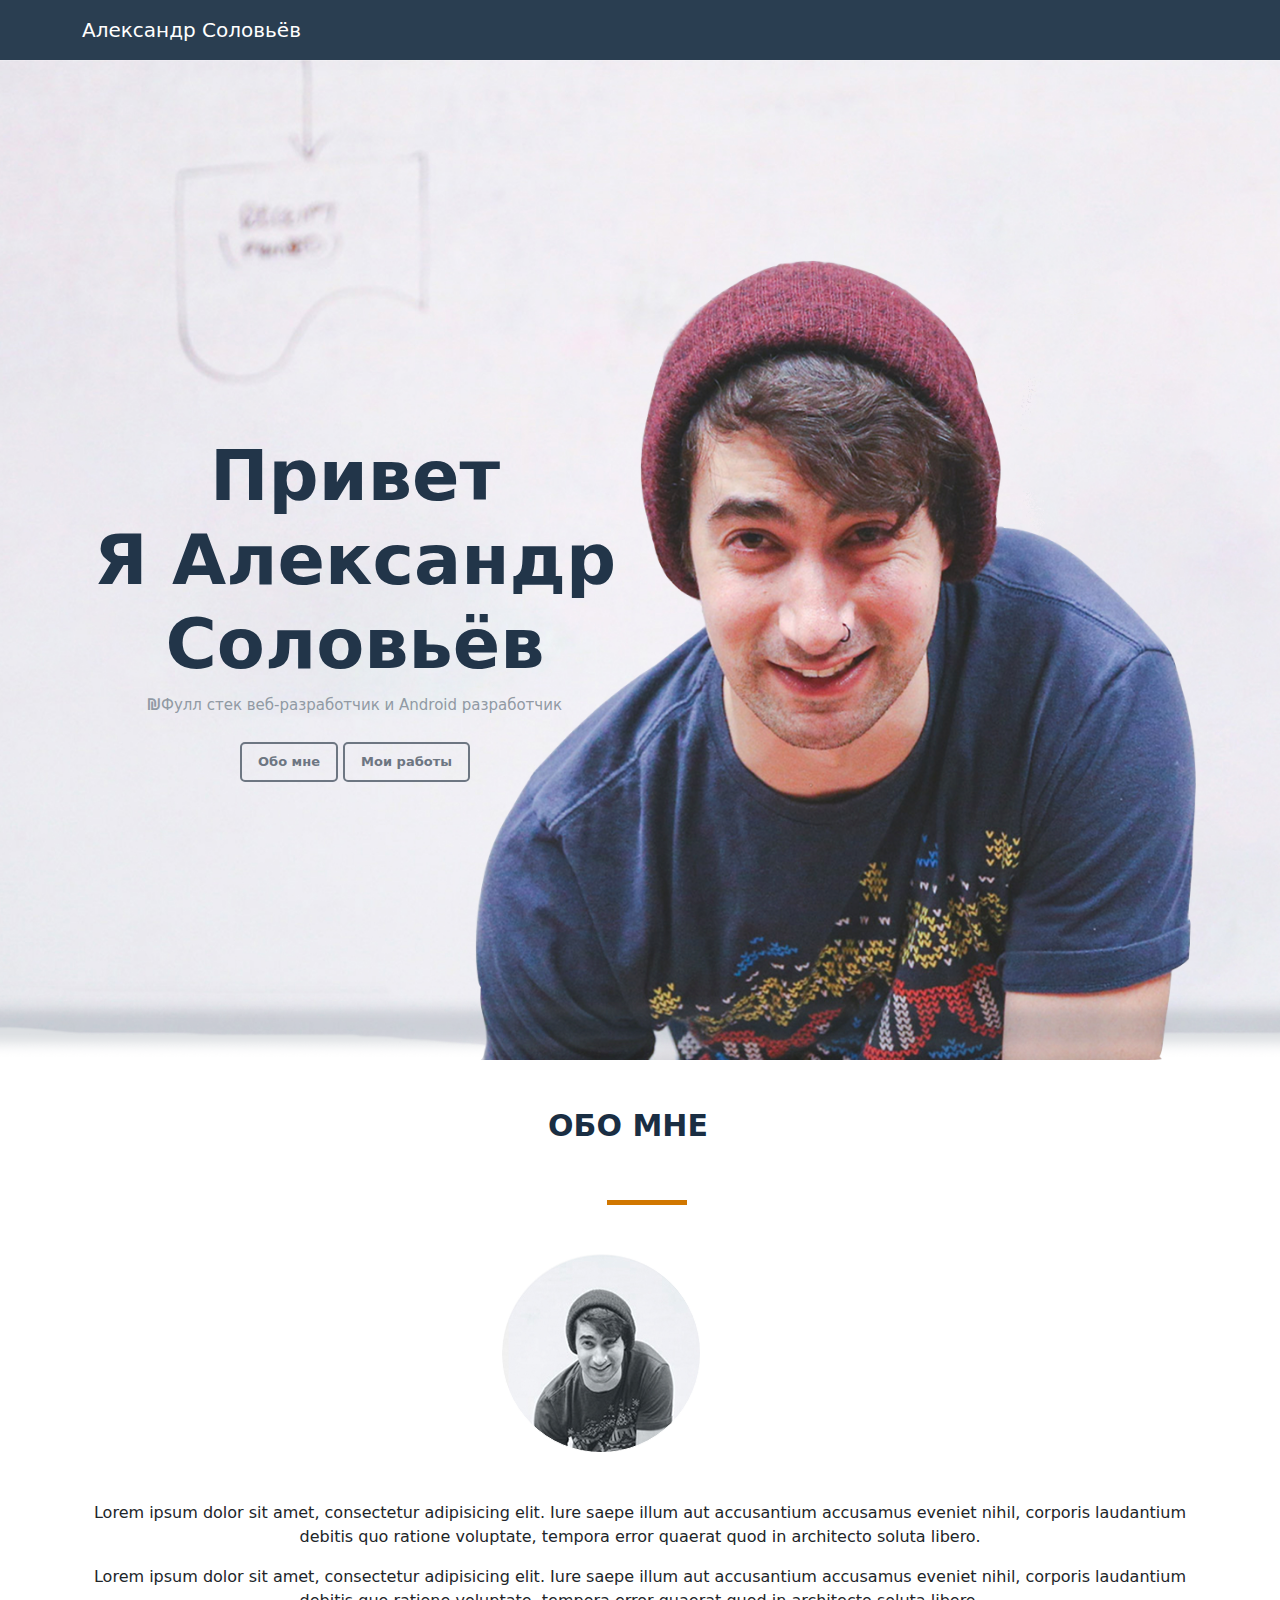
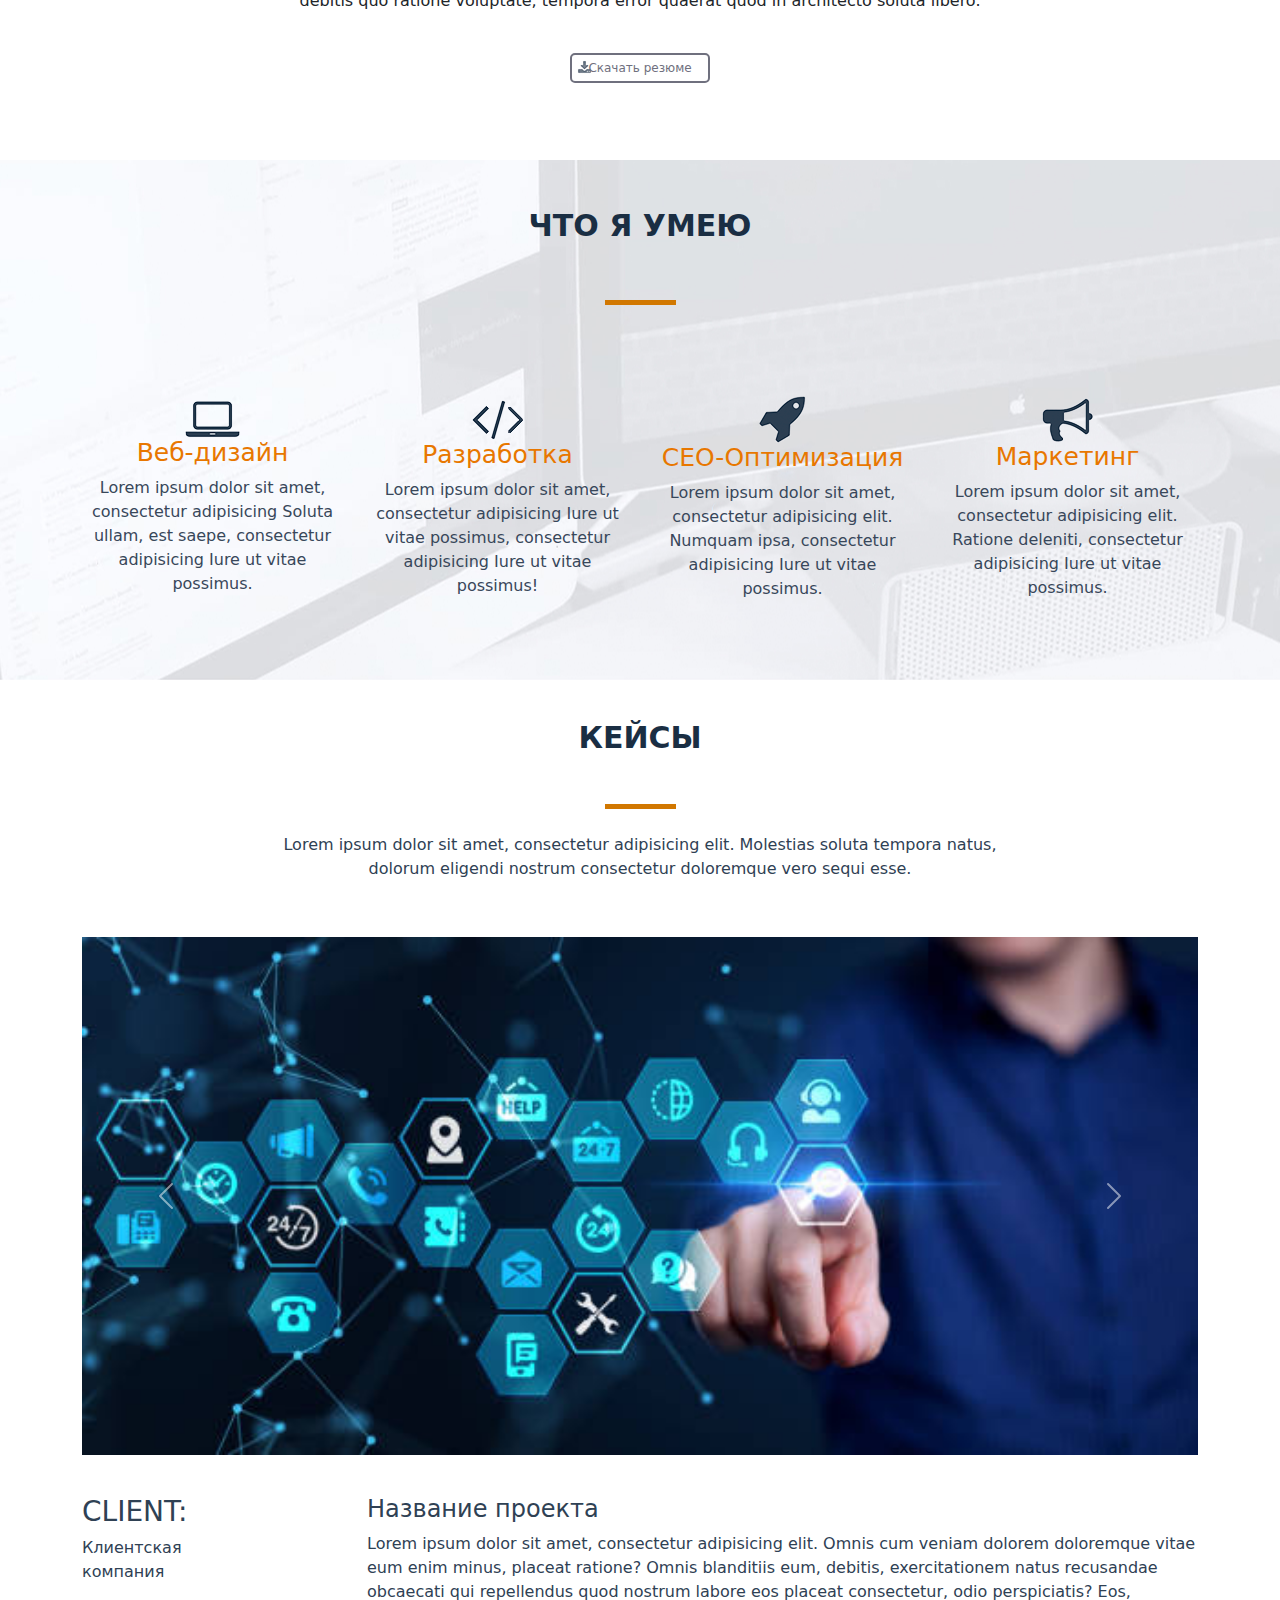
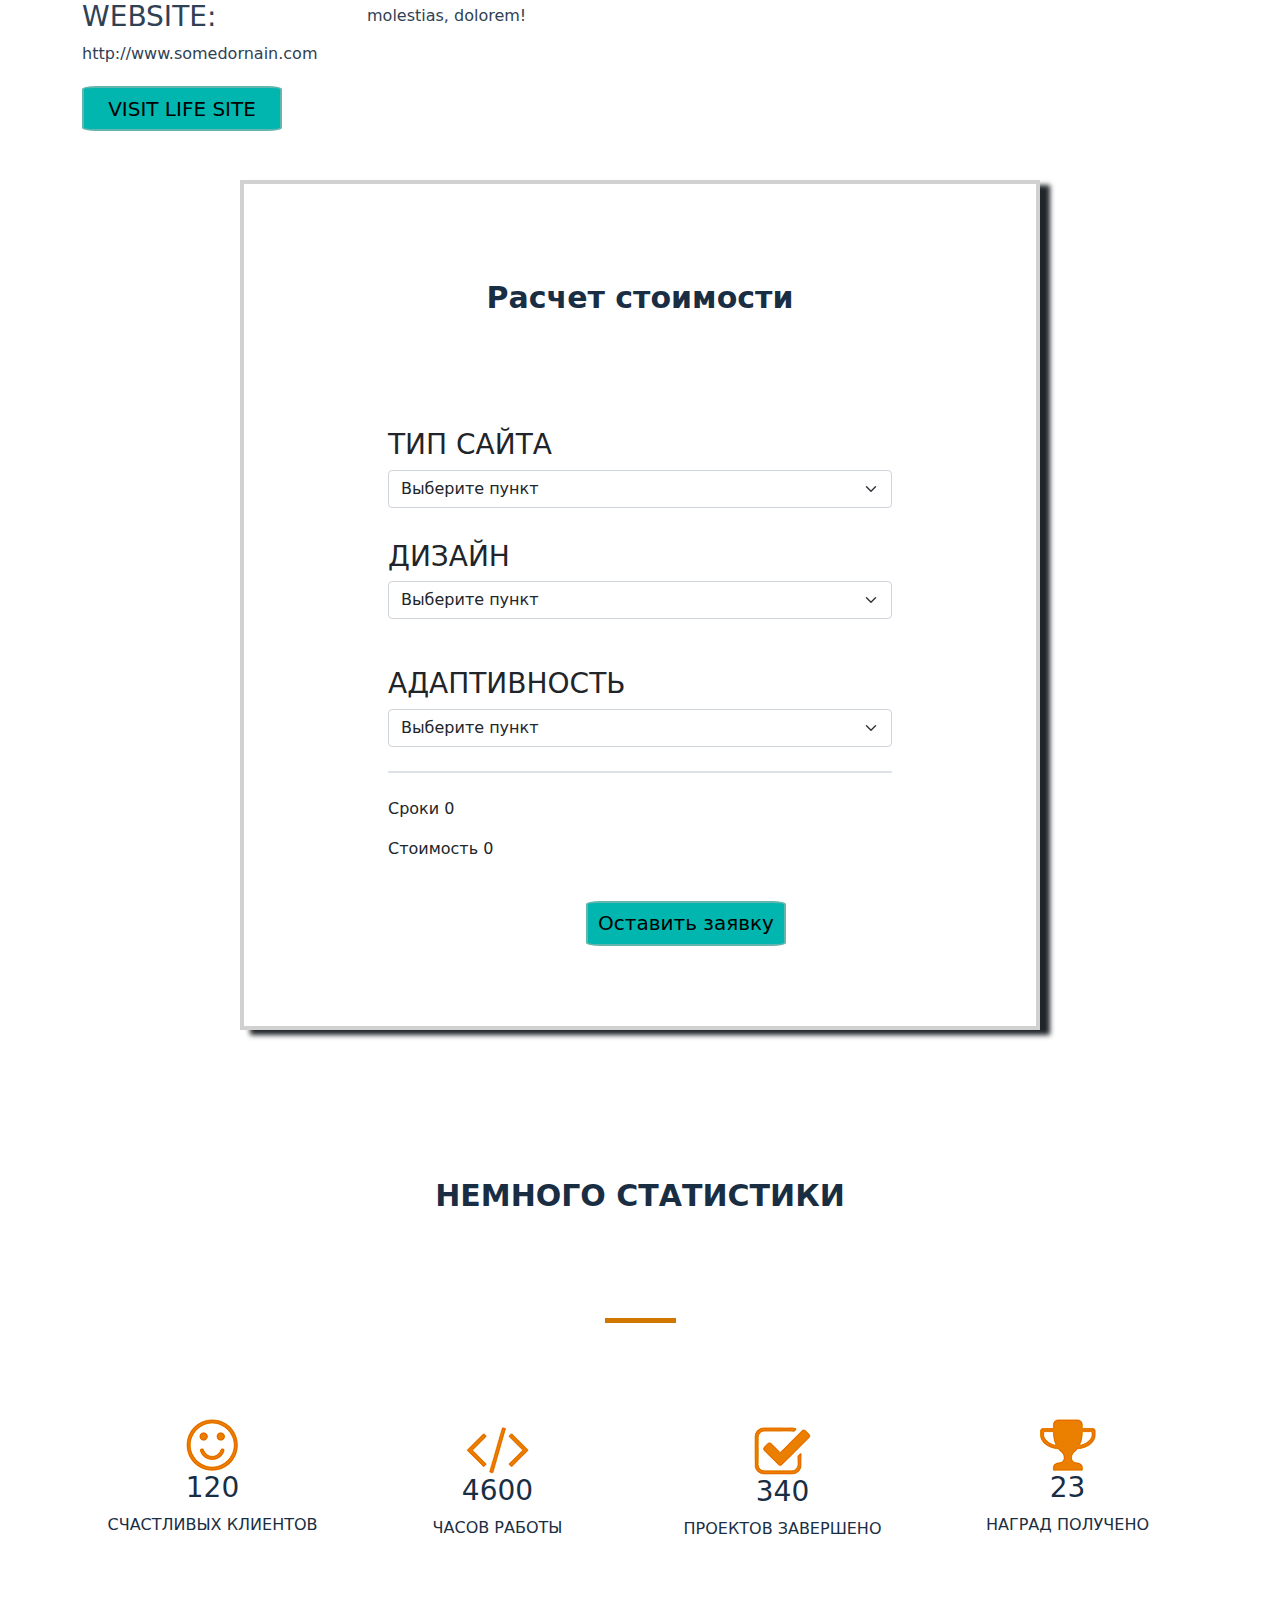
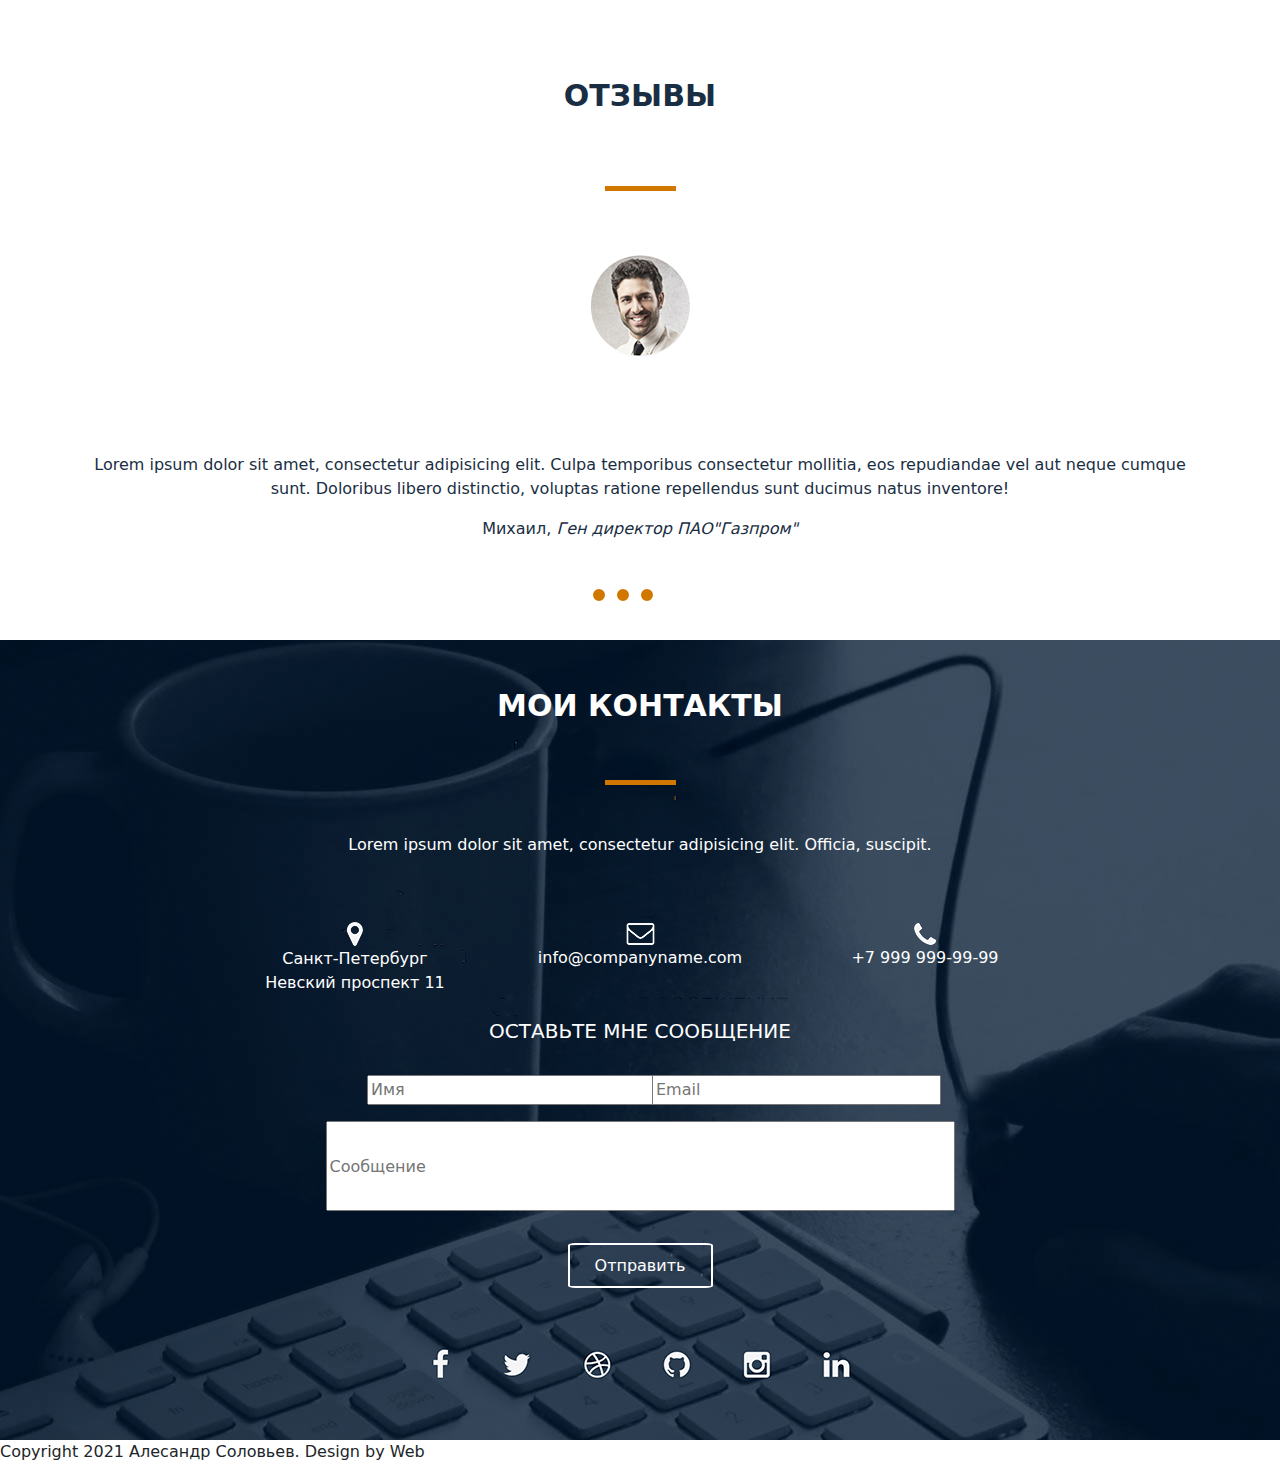
==== commit f8fab682: "bootstrap, адаптация" ====
--- a/MyProject/src/index.html
+++ b/MyProject/src/index.html
@@ -42,202 +42,320 @@
        </section>  -->
         <nav>
             <div class="container">
-                <div class="row align-items-center py-2">
-                    <div class="col-2 ">
-                        <div class="logo">Алесандр Соловьёв</div>
-                    </div>
-                    <div class="col offset-4 "> <a href="#">Обо мне</a></div>
-                    <div class="col"> <a href="#">Услуги</a></div>
-                    <div class="col"> <a href="#">Кейсы</a></div>
-                    <div class="col"> <a href="#">Прайсе</a></div>
-                    <div class="col"> <a href="#">Отзывы</a></div>
-                    <div class="col"> <a href="#">Контакты</a></div>
+                <div class="row">
+                    <div class="col-xxl-2 col-lg-3 col-7">
+                        <div class="logo">Александр Соловьёв</div>
+                    </div>
+                    <div class="px-0 col-xxl-6 col-xl-7 col-lg-8 offset-xxl-4 offset-xl-2 offset-lg-1 d-none d-lg-block">
+                        <div class="menu">
+                            <ul>
+                                <li><a href="#">ОБО МНЕ</a></li>
+                                <li><a href="#">УСЛУГИ</a></li>
+                                <li><a href="#">КЕЙСЫ</a></li>
+                                <li><a href="#">ПРАЙС</a></li>
+                                <li><a href="#">ОТЗЫВЫ</a></li>
+                                <li><a href="#">КОНТАКТЫ</a></li>
+                            </ul>
+                        </div>
+                    </div>
+                    <div class="col-5 d-flex d-lg-none flex-column justify-content-center align-items-end">
+                        <div class="dropdown"> <a class="btn btn-outline-secondary dropdown-toggle white-btn" href="#" role="button" id="dropdownMenuLink" data-toggle="dropdown" aria-expanded="false">  Навигация  </a>
+                            <ul class="dropdown-menu" aria-labelledby="dropdownMenuLink">
+                                <li><a class="dropdown-item" href="#">ОБО МНЕ</a></li>
+                                <li><a class="dropdown-item" href="#">УСЛУГИ</a></li>
+                                <li><a class="dropdown-item" href="#">КЕЙСЫ</a></li>
+                                <li><a class="dropdown-item" href="#">ПРАЙС</a></li>
+                                <li><a class="dropdown-item" href="#">ОТЗЫВЫ</a></li>
+                                <li><a class="dropdown-item" href="#">КОНТАКТЫ</a></li>
+                            </ul>
+                        </div>
+                    </div>
                 </div>
             </div>
         </nav>
     </header>
     <section class="main">
-        <div class="container">
-            <div class="row align-items-center">
-                <div class="col-6 text-center ">
-                    <div class="mx-auto" style="width: auto"></div>
+        <div class="container h-100">
+            <div class="row h-100 align-items-center">
+                <div class="col-lg-6 text-center mt-5 pt-5">
                     <h1>Привет <br> Я Александр Соловьёв</h1>
-                    <h4><i class="fa fa-ils custom-z" aria-hidden="true"></i>Фулл стек веб-разработчик</h4>
+                    <h4><i class="fa fa-ils custom-z" aria-hidden="true"></i>Фулл стек веб-разработчик и Android разработчик</h4>
                     <input type="submit" value="Обо мне">
                     <input type="submit" value="Мои работы"> </div>
             </div>
         </div>
     </section>
     <section class="upper_container">
-        <div class="container">
-            <div class="row justify-content-center">
-                <div class="col-2 text-center py-4">
+        <div class="container w-100">
+            <div class="row w-100 justify-content-center">
+                <div class="col-xxl-2 col-lg-3 text-center py-5">
                     <h2>ОБО МНЕ</h2></div>
             </div>
-            <div class="row justify-content-center">
-                <div class="col-1">
-                    <div class="pp"></div>
-                </div>
-            <div class="row justify-content-center">
-                    <div class="col-2 py-5">
-                        <div class="upper_1"></div>
-                    </div>
-                </div>
-            <div class="row justify-content-center">
-                <div class="col-8 text-center">
+            <div class="row w-100 mx-5 justify-content-center align-items-center">
+                <div class="col-2 align-items-center">
+                    <div class="pp"></div>
+                </div>
+            </div>
+            <div class="row w-100 justify-content-center">
+                <div class="col-xxl-2 col-lg-3 col-md-4 col-6 py-5">
+                    <div class="upper_1"></div>
+                </div>
+            </div>
+            <div class="row justify-content-center">
+                <div class="text-center col-sm-12">
                     <p>Lorem ipsum dolor sit amet, consectetur adipisicing elit. Iure saepe illum aut accusantium accusamus eveniet nihil, corporis laudantium debitis quo ratione voluptate, tempora error quaerat quod in architecto soluta libero.</p>
                     <p>Lorem ipsum dolor sit amet, consectetur adipisicing elit. Iure saepe illum aut accusantium accusamus eveniet nihil, corporis laudantium debitis quo ratione voluptate, tempora error quaerat quod in architecto soluta libero.</p>
-                     </div>                    
-                </div>
-            <div class="row justify-content-center">
-               <div class="col-2  text-center py-4"><input type="submit" value="Скачать резюме">
-                   
-               </div>
-                
-            </div>
-            </div>
-               
-            </div>
-         
+                </div>
+            </div>
+            <div class="row justify-content-center">
+                <div class="col-xxl-2 py-4 col-sm-6 text-center">
+                    <input type="submit" value="Скачать резюме"> </div>
+            </div>
+        </div>
     </section>
     <section class="skills">
-       <div class="container">
-           <div class="row justify-content-center">
-               <div class="col-2 text-center py-4">
-                  <h2>ЧТО Я УМЕЮ</h2>                   
-               </div>
-           </div>
-           <div class="row justify-content-center">
-              <div class="col-1">
-                  <div class="pp"></div>
-              </div>
-                           
-           </div>
-           
-       </div>
-        
-        
-        <div class="element_1">
-            <h3>Веб-дизайн</h3>
-            <p>Lorem ipsum dolor sit amet, consectetur adipisicing Soluta ullam, est saepe.</p>
-        </div>
-        <div class="element_2">
-            <h3>Разработка</h3>
-            <p>Lorem ipsum dolor sit amet, consectetur adipisicing Iure ut vitae possimus!</p>
-        </div>
-        <div class="element_3">
-            <h3>CEO-Оптимизация</h3>
-            <p>Lorem ipsum dolor sit amet, consectetur adipisicing elit. Numquam ipsa, sit voluptatem.</p>
-        </div>
-        <div class="element_4">
-            <h3>Маркетинг</h3>
-            <p>Lorem ipsum dolor sit amet, consectetur adipisicing elit. Ratione deleniti, perferendis voluptate.</p>
+        <div class="container h-100">
+            <div class="row justify-content-center">
+                <div class="col-xxl-2 col-lg-3 text-center py-5">
+                    <h2>ЧТО Я УМЕЮ</h2> </div>
+            </div>
+            <div class="row justify-content-center">
+                <div class="col-1">
+                    <div class="pp"></div>
+                </div>
+            </div>
+            <div class="row h-50 py-5  text-center align-items-center">
+                <div class="col py-5"> <img src="../src/img/noyt.png" alt="#">
+                    <h3>Веб-дизайн</h3>
+                    <p>Lorem ipsum dolor sit amet, consectetur adipisicing Soluta ullam, est saepe, consectetur adipisicing Iure ut vitae possimus.</p>
+                </div>
+                <div class="col"> <img src="../src/img/strelki.png" alt="#">
+                    <h3>Разработка</h3>
+                    <p>Lorem ipsum dolor sit amet, consectetur adipisicing Iure ut vitae possimus, consectetur adipisicing Iure ut vitae possimus!</p>
+                </div>
+                <div class="col"> <img src="../src/img/raketa.png" alt="#">
+                    <h3>CEO-Оптимизация</h3>
+                    <p>Lorem ipsum dolor sit amet, consectetur adipisicing elit. Numquam ipsa, consectetur adipisicing Iure ut vitae possimus.</p>
+                </div>
+                <div class="col"> <img src="../src/img/gramm.png" alt="#">
+                    <h3>Маркетинг</h3>
+                    <p>Lorem ipsum dolor sit amet, consectetur adipisicing elit. Ratione deleniti, consectetur adipisicing Iure ut vitae possimus.</p>
+                </div>
+            </div>
         </div>
     </section>
     <section class="cases">
-        <h2>КЕЙСЫ</h2>
-        <div class="pp"></div>
-        <p>Lorem ipsum dolor sit amet, consectetur adipisicing elit. Molestias soluta tempora natus, dolorum eligendi nostrum consectetur doloremque vero sequi esse.</p>
-        <div class="client">
-            <h3>CLIENT:</h3>
-            <p>Клиентская компания</p>
-            <h3>WEBSITE:</h3> <a href="">http://www.somedornain.com</a>
-            <div class="life">
-                <input type="submit" value="VISIT LIFE SITE"> </div>
-            <div class="name_project">
-                <h4>Название проекта</h4>
-                <p>Lorem ipsum dolor sit amet, consectetur adipisicing elit. Omnis cum veniam dolorem doloremque vitae eum enim minus, placeat ratione? Omnis blanditiis eum, debitis, exercitationem natus recusandae obcaecati qui repellendus quod nostrum labore eos placeat consectetur, odio perspiciatis? Eos, molestias, dolorem!</p>
+        <div class="container">
+            <div class="row py-4 justify-content-center">
+                <div class="col-2 py-3 text-center">
+                    <h2>КЕЙСЫ</h2> </div>
+            </div>
+            <div class="row justify-content-center">
+                <div class="col-1">
+                    <div class="pp"></div>
+                </div>
+            </div>
+            <div class="row justify-content-center">
+                <div class="col-8 text-center py-4">
+                    <p>Lorem ipsum dolor sit amet, consectetur adipisicing elit. Molestias soluta tempora natus, dolorum eligendi nostrum consectetur doloremque vero sequi esse.</p>
+                </div>
+            </div>
+            <div class="row py-3">
+                <div class="col height: 600px;">
+                    <div class="carousel slide" id="carouselControls" data-ride="carousel">
+                        <div class="carousel-inner">
+                            <div class="carousel-item active"> <img class="d-block w-100" src="../src/img/it-service.jpg" alt="..."> </div>
+                            <div class="carousel-item"> <img class="d-block w-100" src="../src/img/itsfera.png" alt="..."> </div>
+                            <div class="carousel-item"> <img class="d-block w-100" src="../src/img/prof-test.png" alt="..."> </div>
+                        </div>
+                        <a class="carousel-control-prev" role="button" href="#carouselControls" data-side="prev"> <span class="carousel-control-prev-icon"></span> </a>
+                        <a class="carousel-control-next" role="button" href="#carouselControls" data-side="next"> <span class="carousel-control-next-icon"></span> </a>
+                    </div>
+                </div>
+            </div>
+            <div class="row py-4 d-flex justify-content-center">
+                <div class="col-xl-2 col-md-2 order-md-1 order-2">
+                    <h3>CLIENT:</h3>
+                    <p>Клиентская компания</p>
+                    <h3>WEBSITE:</h3> <a href="">http://www.somedornain.com</a>
+                    <input type="submit" value="VISIT LIFE SITE"> </div>
+                <div class="col-xl-9 col-md-9 offset-md-1 order-md-2 order-1">
+                    <h4>Название проекта</h4>
+                    <p>Lorem ipsum dolor sit amet, consectetur adipisicing elit. Omnis cum veniam dolorem doloremque vitae eum enim minus, placeat ratione? Omnis blanditiis eum, debitis, exercitationem natus recusandae obcaecati qui repellendus quod nostrum labore eos placeat consectetur, odio perspiciatis? Eos, molestias, dolorem!</p>
+                </div>
             </div>
         </div>
     </section>
     <section class="price">
-        <h2>Расчет стоимости</h2>
-        <h3>ТИП САЙТА</h3>
-        <form action="#">
-            <select name="list1" id="list1">
-                <option value="Opt1">Opt1</option>
-                <option value="Opt2">Opt2</option>
-                <option value="Opt3">Opt3</option>
-            </select>
-        </form>
-        <h3>ДИЗАЙН</h3>
-        <form action="2">
-            <select name="list2" id="list2">
-                <option disable>Выберите пункт</option>
-                <option value="Opt1">Opt1</option>
-                <option value="Opt2">Opt2</option>
-                <option value="Opt3">Opt3</option>
-            </select>
-        </form>
-        <h3>АДАПТИВНОСТЬ</h3>
-        <form action="3">
-            <select name="list3" id="list3">
-                <option disable>Выберите пункт</option>
-                <option value="Opt1">Opt1</option>
-                <option value="Opt2">Opt2</option>
-                <option value="Opt3">Opt3</option>
-            </select>
-        </form>
-        <div class="border"></div>
-        <p>Сроки 0</p>
-        <p>Стоимость 0</p>
+        <div class="container">
+            <div class="row py-5 justify-content-center">
+                <div class="col py-5 text-center">
+                    <h2>Расчет стоимости</h2> </div>
+            </div>
+            <div class="row py-2 justify-content-center">
+                <div class="col-8">
+                    <h3>ТИП САЙТА</h3>
+                    <select class="form-select" aria-label="Default select example">
+                        <option selected>Выберите пункт</option>
+                        <option value="1">One</option>
+                        <option value="2">Two</option>
+                        <option value="3">Three</option>
+                    </select>
+                </div>
+            </div>
+            <div class="row py-4 justify-content-center">
+                <div class="col-8">
+                    <h3>ДИЗАЙН</h3>
+                    <select class="form-select" aria-label="Default select example">
+                        <option selected>Выберите пункт</option>
+                        <option value="1">One</option>
+                        <option value="2">Two</option>
+                        <option value="3">Three</option>
+                    </select>
+                </div>
+            </div>
+            <div class="row py-4 justify-content-center">
+                <div class="col-8">
+                    <h3>АДАПТИВНОСТЬ</h3>
+                    <select class="form-select" aria-label="Default select example">
+                        <option selected>Выберите пункт</option>
+                        <option value="1">One</option>
+                        <option value="2">Two</option>
+                        <option value="3">Three</option>
+                    </select>
+                </div>
+            </div>
+            <div class="row justify-content-center">
+                <div class="col-8">
+                    <div class="border"></div>
+                </div>
+            </div>
+            <div class="row py-4">
+                <div class="col offset-2">
+                    <p>Сроки 0</p>
+                    <p>Стоимость 0</p>
+                </div>
+            </div>
+            <div class="row justify-content-center">
+                <div class="col-2 text-center">
+                    <input type="submit" value="Оставить заявку"> </div>
+            </div>
+        </div>
     </section>
     <section class="statistics">
-        <div class="backgr">
-            <h2>НЕМНОГО СТАТИСТИКИ</h2>
-            <div class="pp"></div>
-            <div class="stat1">
-                <h3>120</h3>
-                <p>СЧАСТЛИВЫХ КЛИЕНТОВ</p>
-            </div>
-            <div class="stat2">
-                <h3>4600</h3>
-                <p>ЧАСОВ РАБОТЫ</p>
-            </div>
-            <div class="stat3">
-                <h3>340</h3>
-                <p>ПРОЕКТОВ ЗАВЕРШЕНО</p>
-            </div>
-            <div class="stat4">
-                <h3>23</h3>
-                <p>НАГРАД ПОЛУЧЕНО</p>
+        <div class="container">
+            <div class="row py-5 justify-content-center">
+                <div class="col text-center">
+                    <h2>НЕМНОГО СТАТИСТИКИ</h2> </div>
+            </div>
+            <div class="row py-5 justify-content-center">
+                <div class="col-1">
+                    <div class="pp"></div>
+                </div>
+            </div>
+            <div class="row py-5 justify-content-center">
+                <div class="col text-center"> <img src="../src/img/smile.png" alt="#">
+                    <h3>120</h3>
+                    <p>СЧАСТЛИВЫХ КЛИЕНТОВ</p>
+                </div>
+                <div class="col py-2 text-center"> <img src="../src/img/skobki.png" alt="#">
+                    <h3>4600</h3>
+                    <p>ЧАСОВ РАБОТЫ</p>
+                </div>
+                <div class="col py-2 text-center"> <img src="../src/img/gal.png" alt="#">
+                    <h3>340</h3>
+                    <p>ПРОЕКТОВ ЗАВЕРШЕНО</p>
+                </div>
+                <div class="col text-center"> <img src="../src/img/cup.png" alt="#">
+                    <h3>23</h3>
+                    <p>НАГРАД ПОЛУЧЕНО</p>
+                </div>
             </div>
         </div>
     </section>
     <section class="reviews">
-        <h2>ОТЗЫВЫ</h2>
-        <div class="pp"></div>
-        <div class="foto"></div>
-        <p>Lorem ipsum dolor sit amet, consectetur adipisicing elit. Culpa temporibus consectetur mollitia, eos repudiandae vel aut neque cumque sunt
-            <br>Doloribus libero distinctio, voluptas ratione repellendus sunt ducimus natus inventore!</p>
-        <div class="rev_man"> <b>Михаил</b> ,Ген директор ПАО"Газпром"</div>
-        <div class="ppp"></div>
+        <div class="container">
+            <div class="row py-5 justify-content-center">
+                <div class="col-2 text-center">
+                    <h2>ОТЗЫВЫ</h2> </div>
+            </div>
+            <div class="row py-3 justify-content-center">
+                <div class="col-1">
+                    <div class="pp"></div>
+                </div>
+            </div>
+            <div class="row py-5 justify-content-center">
+                <div class="col-2 text-center"> <img src="../src/img/otz.jpg" alt=""> </div>
+            </div>
+            <div class="row py-5 justify-content-center">
+                <div class="col-xxl-8 text-center">
+                    <blockquote> Lorem ipsum dolor sit amet, consectetur adipisicing elit. Culpa temporibus consectetur mollitia, eos repudiandae vel aut neque cumque sunt. Doloribus libero distinctio, voluptas ratione repellendus sunt ducimus natus inventore!</blockquote>
+                    <figcaption>Михаил, <cite>Ген директор ПАО"Газпром"</cite></figcaption>
+                </div>
+            </div>
+            <div class="row justify-content-center">
+                <div class="col-lg-2 px-5 col-md-3 col-sm-4 ">
+                    <div class="ppp"></div>
+                </div>
+            </div>
+        </div>
     </section>
     <section class="my_contacts">
-        <h2>МОИ КОНТАКТЫ</h2>
-        <div class="pp"></div>
-        <p>Lorem ipsum dolor sit amet, consectetur adipisicing elit. Officia, suscipit.</p>
-        <div class="block_contacs">
-            <div class="contact1"> <a href="">Санкт-Петербург <br>Невский проспект 11</a> </div>
-            <div class="contact2"> <a href="">info@companyname.com</a> </div>
-            <div class="contact3"> <a href="">+7 999 999-99-99</a> </div>
-        </div>
-        <div class="massages">
-            <h3>ОСТАВЬТЕ МНЕ СООБЩЕНИЕ</h3>
-            <div class="massag_name">
-                <form action="=">
-                    <input type="textarea" name="text_input" placeholder="Имя" autocomplete="off" required>
-                    <input type="email" name="text_input" placeholder="Email" autocomplete="off" required> </form>
-            </div>
-            <div class="massag_massag">
-                <form action="=">
-                    <input type="textarea" name="text_input" placeholder="Сообщение" autocomplete="off" required> </form>
-            </div>
-        </div>
-        <div class="button">
-            <input type="submit" value="Отправить"> </div>
+        <div class="container">
+            <div class="row py-5 justify-content-center">
+                <div class="col text-center">
+                    <h2>МОИ КОНТАКТЫ</h2> </div>
+            </div>
+            <div class="row justify-content-center">
+                <div class="col-1">
+                    <div class="pp"></div>
+                </div>
+            </div>
+            <div class="row py-5 justify-content-center">
+                <div class="col text-center">
+                    <p>Lorem ipsum dolor sit amet, consectetur adipisicing elit. Officia, suscipit.</p>
+                </div>
+            </div>
+            <div class="row justify-content-center text-center">
+                <div class="col-xxl-2 col-lg-3 col-sm-4 text-center"> <img src="../src/img/geo.png" alt="">
+                    <br> <a href="">Санкт-Петербург <br>Невский проспект 11</a> </div>
+                <div class="col-xxl-2 col-lg-3 col-sm-4"> <img src="../src/img/convert.png" alt="">
+                    <br> <a href="">info@companyname.com</a> </div>
+                <div class="col-xxl-2 col-lg-3 col-sm-4"> <img src="../src/img/telefon.png" alt="">
+                    <br> <a href="">+7 999 999-99-99</a> </div>
+            </div>
+            <div class="row py-4">
+                <div class="col text-center">
+                    <h3>ОСТАВЬТЕ МНЕ СООБЩЕНИЕ</h3> </div>
+            </div>
+            <div class="row justify-content-center">
+                <div class="col-3 text-center">
+                    <form action="=">
+                        <input type="textarea" name="text_input" placeholder="Имя" autocomplete="off" required size="30"> </form>
+                </div>
+                <div class="col-3">
+                    <form>
+                        <input type="email" name="text_input" placeholder="Email" autocomplete="off" required size="30"> </form>
+                </div>
+            </div>
+            <div class="row py-3 justify-content-center">
+                <div class="col-xxl-6 text-center">
+                    <div class="massage">
+                        <form action="=">
+                            <input type="textarea" name="text_input" placeholder="Сообщение" autocomplete="off" required size="72"> </form>
+                    </div>
+                </div>
+            </div>
+            <div class="row py-3 justify-content-center">
+                <div class="col-2 text-center">
+                    <div class="butt">
+                        <input type="submit" value="Отправить"> </div>
+                </div>
+            </div>
+        </div>
     </section>
     <div class="last_line">Copyright 2021 Алесандр Соловьев. Design by Web</div>
+    <script src="js/bootstrap.bundle.min.js"></script>
 </body>
 
 </html>--- a/MyProject/src/css/bootstr.css
+++ b/MyProject/src/css/bootstr.css
@@ -1,42 +1,107 @@
 nav {
-    height: 50px;
+    height: 60px;
     background: #2a3e51;
     font-size: 14px;
-    
-    
-}
-
+}
 
 nav a {
+    font-size: 14px;
     color: #eee;
     text-decoration: none;
+    transition: all 0.1s;
+    transform: scale(1);
+}
+
+.menu {
+    float: left;
+}
+
+.menu li {
+    float: left;
+    line-height: 60px;
+    color: #fff;
+    margin-right: 40px;
+    text-transform: uppercase;
+    -webkit-animation: topshift 0.4s ease forwards;
+    -o-animation: topshift 0.4s ease forwards;
+    animation: topshift 0.4s ease forwards;
+    opacity: 0;
+}
+
+.logo {
+    color: #fff;
+    font-size: 20px;
+    line-height: 60px;
+    float: left;
+    -webkit-animation: comming 2s ease;
+    -o-animation: comming 2s ease;
+    animation: comming 2s ease;
+}
+
+.menu li a {
+    text-decoration: none;
 }
 
 h2 {
-    font-size: 30px
-}
-.logo {
-    color: #eee;
-    font-size: 20px;
-    
-       
-}
+    font-size: 30px;
+    color: #1a2e43;
+    font-weight: bold;
+}
+
 .main {
-    width:100%;
+    width: 100%;
     height: 1000px;
     background: url(../img/ten.png) bottom repeat-x, url(../img/boy.png) 85% 100%/auto 80% no-repeat, url(../img/bg.jpg) center/cover no-repeat;
 }
 
+.main h4 {
+    margin-top: 10px;
+    font-size: 15px;
+    color: #919aa4;
+}
+
+.main input {
+    margin-top: 20px;
+    height: 40px;
+    text-align: center;
+    font-weight: bold;
+    border: 2px solid #6d7682;
+    background: none;
+    border-radius: 5px;
+    color: #6d7682;
+    font-size: 13px;
+    padding: 0px 16px;
+    transition: all 0.2s;
+}
+
+h1 {
+    color: #223549;
+    font-size: 70px;
+    font-weight: 600;
+}
+
 .upper_container {
     height: 700px;
 }
+
+.upper_container input {
+    height: 30px;
+    width: 140px;
+    text-align: center;
+    border: 2px solid #6f707e;
+    border-radius: 5px;
+    font-size: 12px;
+    color: #6f707e;
+    background: none;
+    background: url(../img/icon.jpg) no-repeat;
+    background-position: 5px 5px;
+    transition: all 0.2s;
+}
+
 .pp {
     max-width: 80px;
     border-bottom: 5px solid #d17700;
-    
-    
-    
-    }
+}
 
 .upper_1 {
     border: 1px solid #fff;
@@ -45,7 +110,353 @@
     height: 200px;
     overflow: hidden;
     background: url(../img/boy1.jpg);
+    transition: 0.2s;
+}
+
+.skills {
+    height: 520px;
+    background: url(../img/fon_skills.jpg);
+    background-position: center;
+}
+
+.skills h3 {
+    color: #e87700;
+    font-size: 25px;
+}
+
+.skills p {
+    color: #38475a;
+    font-weight: 500;
+    transition: all 0.2s;
+}
+
+.cases {
+    color: #2f4154;
+    height: 1100px;
+    margin-bottom: 100px;
+}
+
+.cases a {
+    color: #2f4154;
+    text-decoration: none;
+}
+
+.cases carousel slide {
+    max-height: 600px;
+}
+
+.cases input {
+    margin-top: 20px;
+    border: 2px solid #63b5ae;
+    border-radius: 7%;
+    height: 45px;
+    width: 200px;
+    font-size: 20px;
+    background: #00b6af;
+}
+
+.price {
+    height: 850px;
+    width: 800px;
+    border: 4px solid #d1d1d1;
+    margin: auto;
+    box-shadow: 10px 5px 5px;
+}
+
+.price border {
+    border-bottom: 2px solid #d1d1d1;
+}
+
+.price input {
+    border: 2px solid #63b5ae;
+    border-radius: 7%;
+    height: 45px;
+    width: 200px;
+    font-size: 20px;
+    background: #00b6af;
+}
+
+.statistics {
+    margin-top: 100px;
+    height: 500px;
+    background: url(../img/statfon.jpg) fixed;
+    background-position: center;
+}
+
+.statistics h3 {
+    font-size: 28px;
+    color: #1a2e43;
+}
+
+.statistics p {
+    color: #1a2e43;
+}
+
+.reviews {
+    color: #1a2e43;
+    height: 590px;
+}
+
+.ppp {
+    border-bottom: 12px dotted #d17700;
+    max-width: 60px;
+}
+
+.my_contacts {
+    margin-top: 20px;
+    background: url(../img/fon_cont.jpg);
+    background-position: center;
+    align-items: center;
+    height: 800px;
+}
+
+.my_contacts h2 {
+    color: #fff;
+}
+
+.my_contacts h3 {
+    color: #fff;
+    font-size: 20px;
+}
+
+.my_contacts p {
+    color: #fff;
+}
+
+.my_contacts a {
+    text-decoration: none;
+    color: #fff;
+}
+
+.massage input {
+    height: 90px;
+    margin-right: 20px
+}
+
+.butt input {
+    border: 2px solid #fff;
+    height: 45px;
+    width: 145px;
+    border-radius: 5%;
+    background: transparent;
+    color: #fff;
+}
+
+.menu li a {
+    transition: all 0.1s;
+    color: white;
+    transform: scale(1);
+    display: inline-block;
+}
+
+.menu li a:visited {
+    color: white;
+}
+
+.menu li a:hover {
+    color: #ea7700;
+}
+
+.menu li a:active {
+    transform: scale(1.1);
+}
+
+.main input:hover {
+    color: #fff;
+    background: #223549;
+}
+
+.main input:active {
+    transform: scale(1.1);
+}
+
+.upper_container input:hover {
+    color: #fff;
+    background: #223549;
+}
+
+.upper_container input:active {
+    transform: scale(1.1);
+}
+
+.skills p:hover {
+    color: #fff;
+    background: #ea7700;
+    transform: scale(1.2);
+}
+
+@keyframes comming {
+    from {
+        opacity: 0;
+    }
+    to {
+        opacity: 1;
+    }
+}
+
+@keyframes topshift {
+    from {
+        opacity: 0;
+        margin-top: -80px;
+    }
+    to {
+        opacity: 1;
+        margin-top: 0px;
+    }
+}
+
+.menu li:nth-child(2) {
+    animation-delay: 0.4s;
+}
+
+.menu li:nth-child(3) {
+    animation-delay: 0.8s;
+}
+
+.menu li:nth-child(4) {
+    animation-delay: 1.2s;
+}
+
+.menu li:nth-child(5) {
+    animation-delay: 1.6s;
+}
+
+.menu li:nth-child(6) {
+    animation-delay: 2.0s;
+}
+
+.upper_1:hover {
+    transform: scale(1.1);
+}
+
+.white-btn:visited {
+    color: white;
+}
+
+@media (max-width:991px) {
+    .main h1,
+    .main h4,
+    .main input {
+        color: white;
+        position: relative;
+        z-index: 3;
+    }
+    .main {
+        position: relative;
+    }
+    .main::after {
+        content: : "";
+        bottom: 0;
+        top: 0;
+        left: 0;
+        right: 0;
+        position: absolute;
+        background: rgba(0, 0, 0, 0.4)
+    }
+}
+
+@media (max-width:767px) {
+    .upper_container p {
+        font-size: 14px;
+    }
+    .price {
+        max-width: 500px;
+        height: 800px;
+        margin-top: 50px;
+    }
+    .reviews {
+        margin-bottom: 50px;
+        
+    }
+    .my_contacts a {
+        font-size: px;
+    }
+}
+
+@media (max-width:1199px) {
+    .skills p {
+        font-size: 16px;
+    }
+    .skills h3 {
+        font-size: 20px;
+    }
+    .cases input {
+        max-width: 150px;
+        max-height: 40px;
+    }
+    .cases {
+        height: 1050px;
+    }
     
 }
 
-
+@media (max-width:991px) {
+    .skills p {
+        font-size: 14px;
+    }
+    .skills h3 {
+        font-size: 16px;
+    }
+    .cases h3 {
+        font-size: 22px;
+    }
+    .cases a {
+        font-size: 12px;
+    }
+    .cases {
+        height: 900px;
+    }
+    .price {
+        width: 750px;
+    }
+}
+
+
+@media (max-width:1399px) {
+     .cases {
+        margin-bottom: 0px;
+    }
+    .massage {
+       margin-left: 20px; 
+    }
+    
+}
+
+
+
+
+
+
+
+
+
+
+
+
+
+
+
+
+
+
+
+
+
+
+
+
+
+
+
+
+
+
+
+
+
+
+
+
+
+
+
